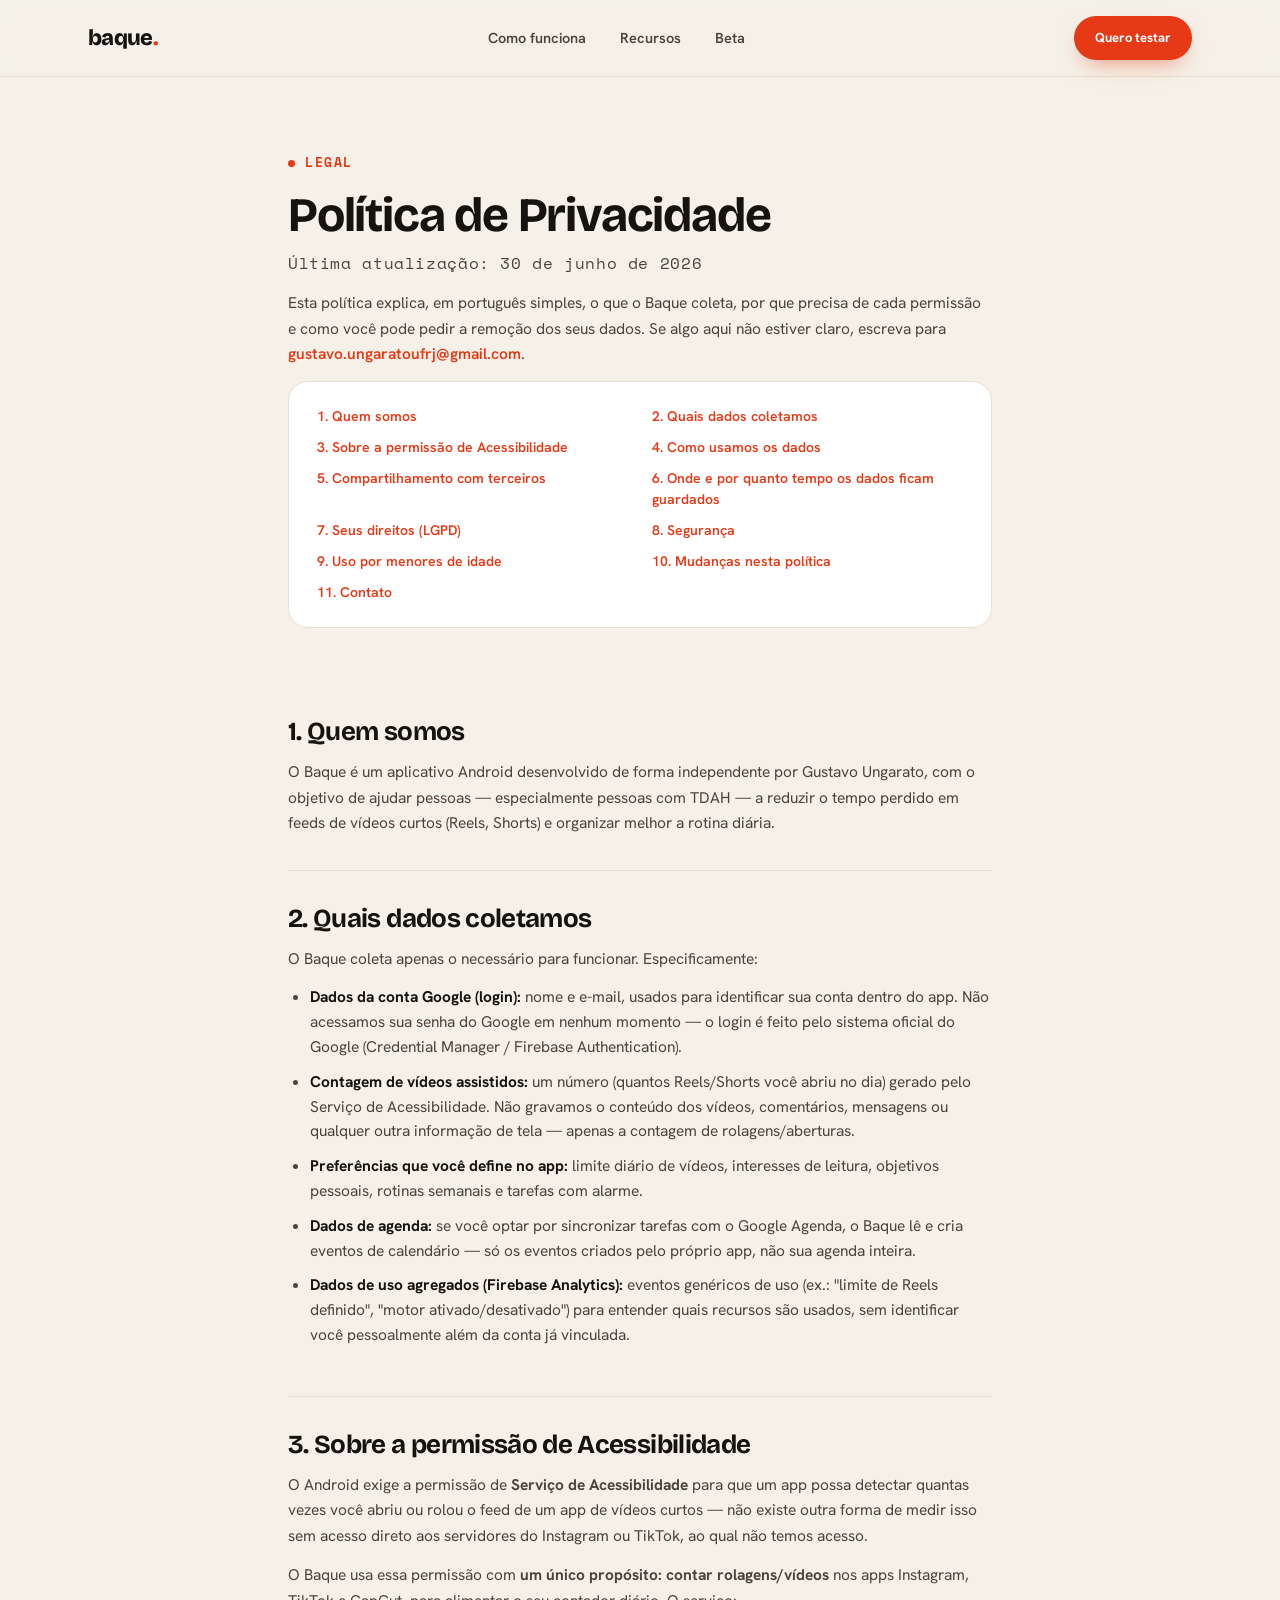
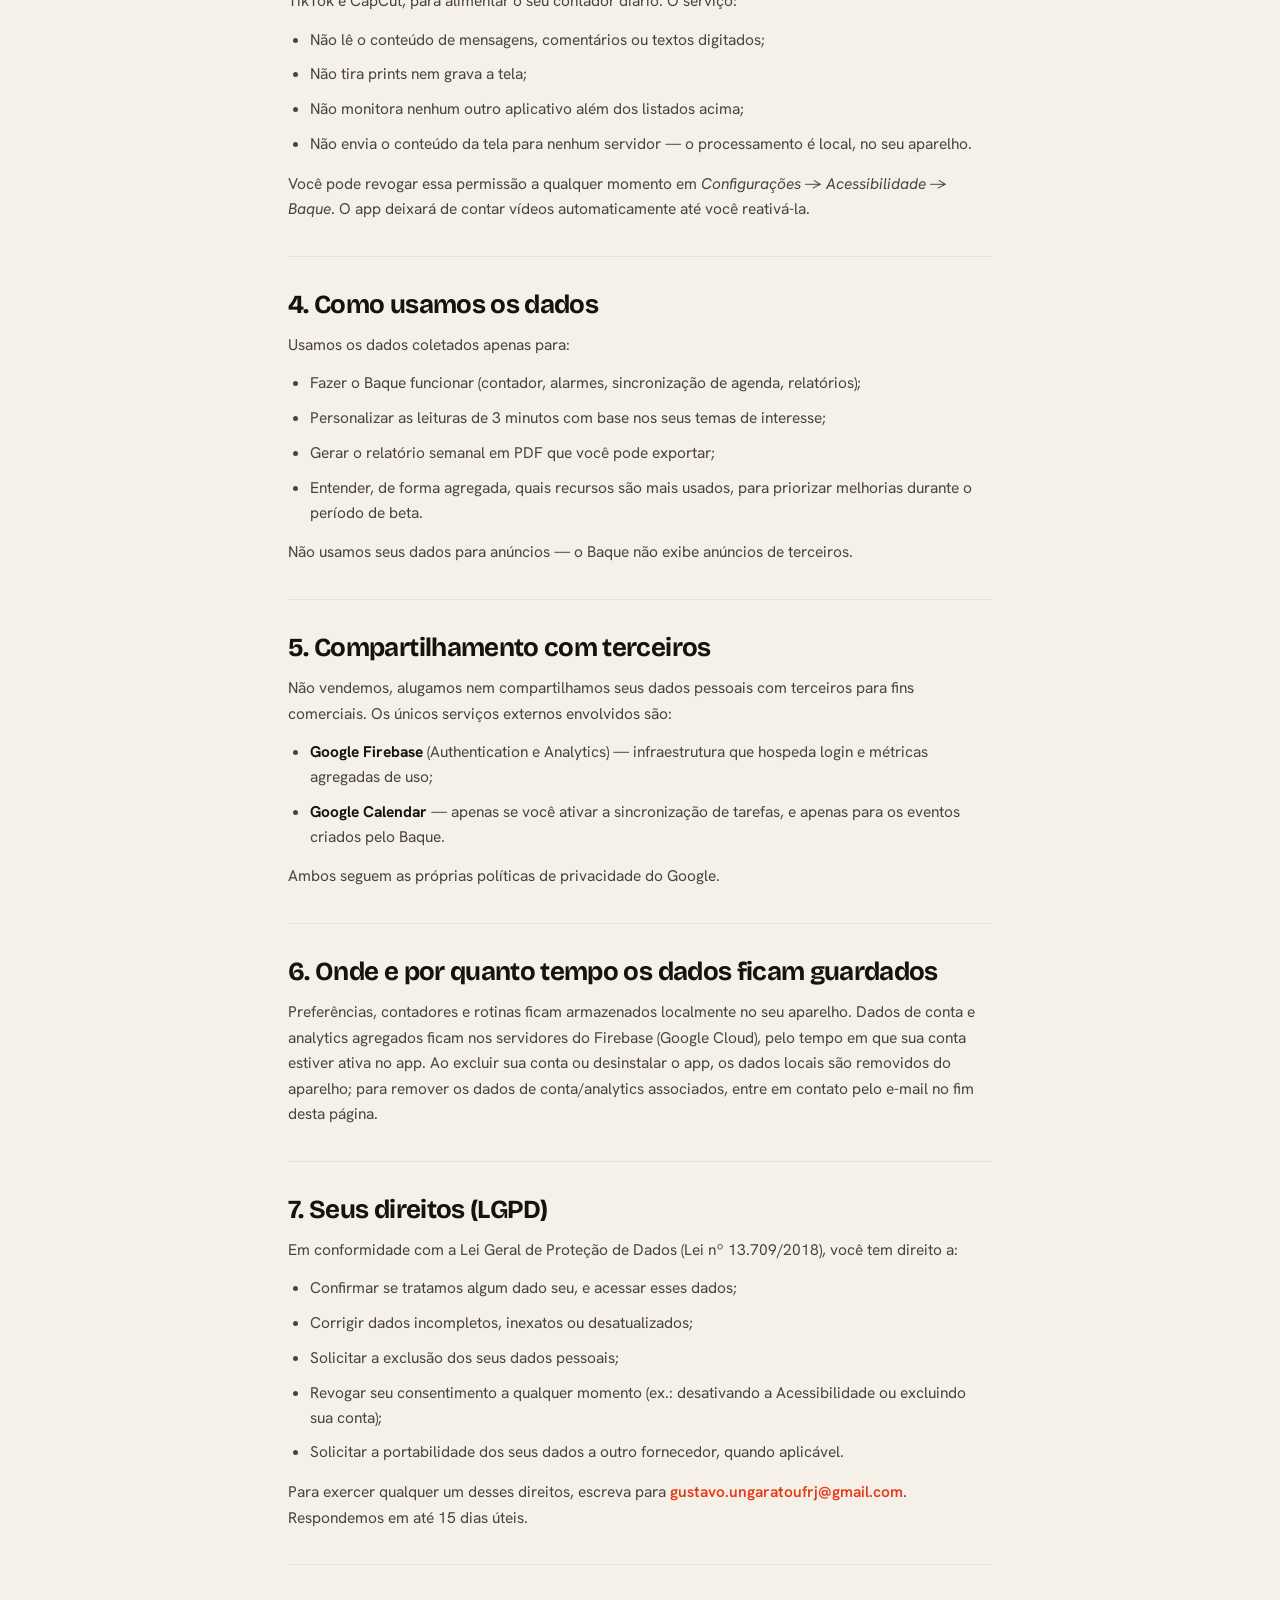
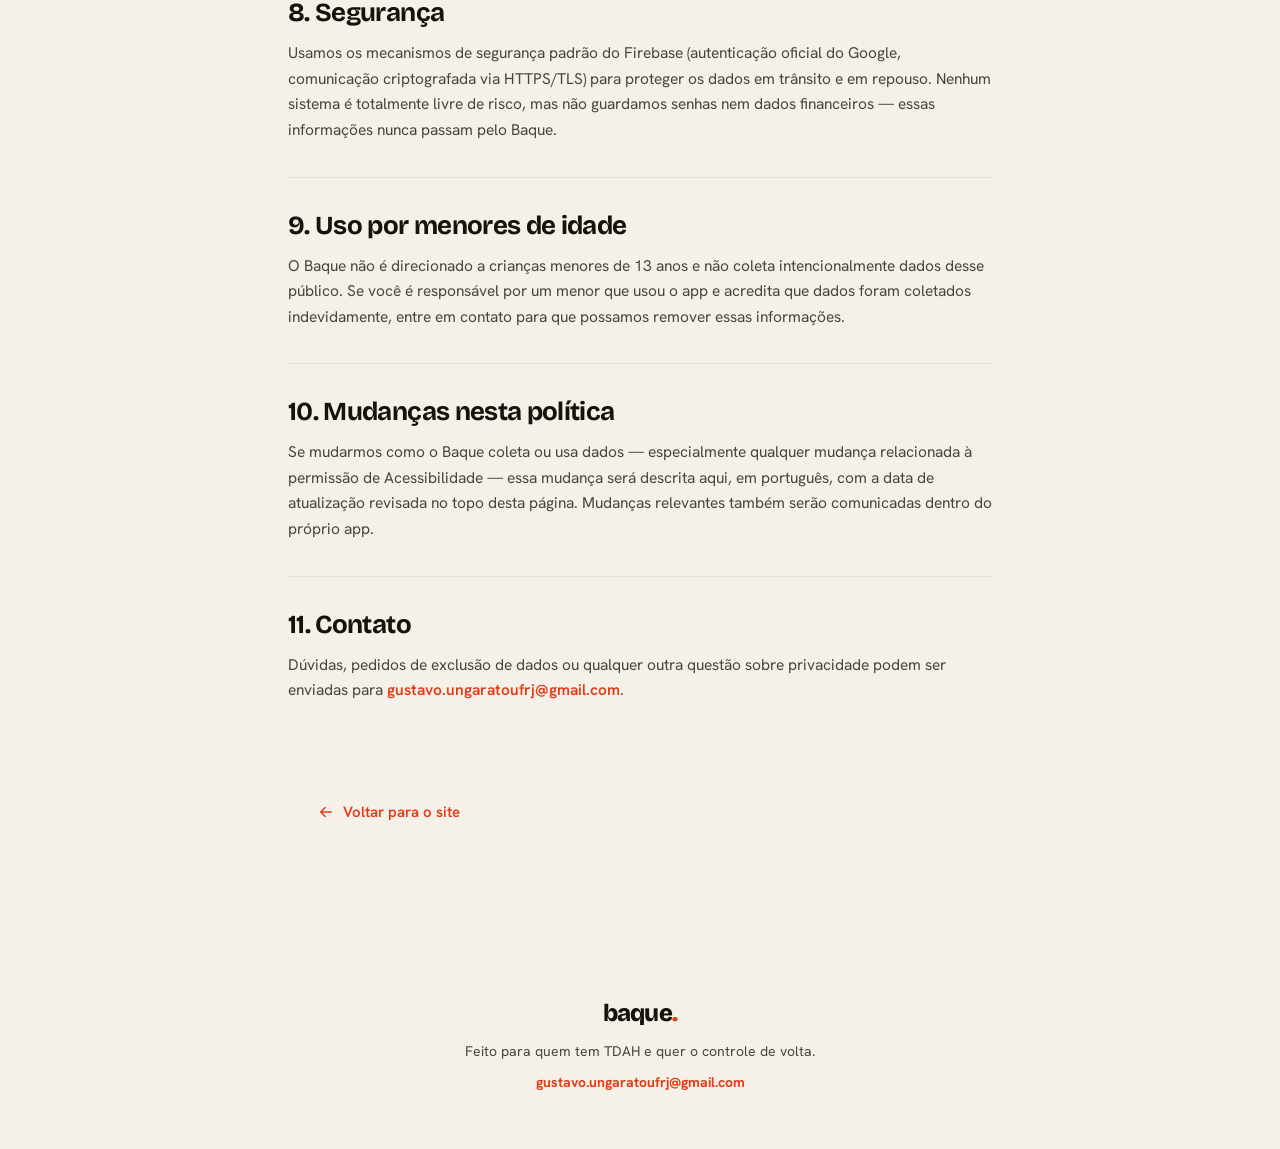
==== privacidade.html @ bc359b8e "Redesign do site (movimento, mockups, gradientes) e adiciona política de privacidade" ====
<!DOCTYPE html>
<html lang="pt-BR">
<head>
<meta charset="UTF-8" />
<meta name="viewport" content="width=device-width, initial-scale=1.0" />
<title>Política de Privacidade — baque.</title>
<meta name="description" content="Política de Privacidade do Baque: o que coletamos, por que usamos a permissão de Acessibilidade, e como seus dados são tratados." />
<meta name="robots" content="index, follow" />
<link rel="preconnect" href="https://fonts.googleapis.com">
<link rel="preconnect" href="https://fonts.gstatic.com" crossorigin>
<link href="https://fonts.googleapis.com/css2?family=Bricolage+Grotesque:opsz,wght@12..96,400..800&family=Hanken+Grotesk:wght@400;500;600;700&family=Space+Mono:wght@400;700&family=Newsreader:ital,opsz,wght@1,6..72,400;1,6..72,500&display=swap" rel="stylesheet">
<link rel="stylesheet" href="styles.css">
<link rel="stylesheet" href="legal.css">
</head>
<body>

<header class="site-header is-scrolled">
  <div class="wrap header-inner">
    <a href="index.html" class="wordmark" aria-label="Baque">baque<span class="dot">.</span></a>
    <nav class="nav-links">
      <a href="index.html#como">Como funciona</a>
      <a href="index.html#recursos">Recursos</a>
      <a href="index.html#beta">Beta</a>
    </nav>
    <a href="index.html#beta" class="btn btn-primary btn-small">Quero testar</a>
  </div>
</header>

<main class="legal-main">
  <div class="wrap legal-wrap">

    <div class="kicker"><span class="dot-red"></span>LEGAL</div>
    <h1 class="legal-title">Política de Privacidade</h1>
    <p class="legal-updated">Última atualização: 30 de junho de 2026</p>

    <p class="legal-lede">
      Esta política explica, em português simples, o que o Baque coleta, por que
      precisa de cada permissão e como você pode pedir a remoção dos seus dados.
      Se algo aqui não estiver claro, escreva para
      <a href="mailto:gustavo.ungaratoufrj@gmail.com">gustavo.ungaratoufrj@gmail.com</a>.
    </p>

    <nav class="legal-toc" aria-label="Sumário">
      <a href="#quem-somos">1. Quem somos</a>
      <a href="#dados-coletados">2. Quais dados coletamos</a>
      <a href="#acessibilidade">3. Sobre a permissão de Acessibilidade</a>
      <a href="#como-usamos">4. Como usamos os dados</a>
      <a href="#compartilhamento">5. Compartilhamento com terceiros</a>
      <a href="#armazenamento">6. Onde e por quanto tempo os dados ficam guardados</a>
      <a href="#seus-direitos">7. Seus direitos (LGPD)</a>
      <a href="#seguranca">8. Segurança</a>
      <a href="#criancas">9. Uso por menores de idade</a>
      <a href="#mudancas">10. Mudanças nesta política</a>
      <a href="#contato">11. Contato</a>
    </nav>

    <section id="quem-somos">
      <h2>1. Quem somos</h2>
      <p>
        O Baque é um aplicativo Android desenvolvido de forma independente por
        Gustavo Ungarato, com o objetivo de ajudar pessoas — especialmente pessoas
        com TDAH — a reduzir o tempo perdido em feeds de vídeos curtos (Reels,
        Shorts) e organizar melhor a rotina diária.
      </p>
    </section>

    <section id="dados-coletados">
      <h2>2. Quais dados coletamos</h2>
      <p>O Baque coleta apenas o necessário para funcionar. Especificamente:</p>
      <ul class="legal-list">
        <li>
          <b>Dados da conta Google (login):</b> nome e e-mail, usados para
          identificar sua conta dentro do app. Não acessamos sua senha do Google
          em nenhum momento — o login é feito pelo sistema oficial do Google
          (Credential Manager / Firebase Authentication).
        </li>
        <li>
          <b>Contagem de vídeos assistidos:</b> um número (quantos Reels/Shorts
          você abriu no dia) gerado pelo Serviço de Acessibilidade. Não gravamos
          o conteúdo dos vídeos, comentários, mensagens ou qualquer outra
          informação de tela — apenas a contagem de rolagens/aberturas.
        </li>
        <li>
          <b>Preferências que você define no app:</b> limite diário de vídeos,
          interesses de leitura, objetivos pessoais, rotinas semanais e tarefas
          com alarme.
        </li>
        <li>
          <b>Dados de agenda:</b> se você optar por sincronizar tarefas com o
          Google Agenda, o Baque lê e cria eventos de calendário — só os eventos
          criados pelo próprio app, não sua agenda inteira.
        </li>
        <li>
          <b>Dados de uso agregados (Firebase Analytics):</b> eventos genéricos
          de uso (ex.: "limite de Reels definido", "motor ativado/desativado")
          para entender quais recursos são usados, sem identificar você
          pessoalmente além da conta já vinculada.
        </li>
      </ul>
    </section>

    <section id="acessibilidade">
      <h2>3. Sobre a permissão de Acessibilidade</h2>
      <p>
        O Android exige a permissão de <b>Serviço de Acessibilidade</b> para que
        um app possa detectar quantas vezes você abriu ou rolou o feed de um
        app de vídeos curtos — não existe outra forma de medir isso sem acesso
        direto aos servidores do Instagram ou TikTok, ao qual não temos acesso.
      </p>
      <p>
        O Baque usa essa permissão com <b>um único propósito: contar
        rolagens/vídeos</b> nos apps Instagram, TikTok e CapCut, para
        alimentar o seu contador diário. O serviço:
      </p>
      <ul class="legal-list">
        <li>Não lê o conteúdo de mensagens, comentários ou textos digitados;</li>
        <li>Não tira prints nem grava a tela;</li>
        <li>Não monitora nenhum outro aplicativo além dos listados acima;</li>
        <li>Não envia o conteúdo da tela para nenhum servidor — o processamento é local, no seu aparelho.</li>
      </ul>
      <p>
        Você pode revogar essa permissão a qualquer momento em
        <i>Configurações → Acessibilidade → Baque</i>. O app deixará de contar
        vídeos automaticamente até você reativá-la.
      </p>
    </section>

    <section id="como-usamos">
      <h2>4. Como usamos os dados</h2>
      <p>Usamos os dados coletados apenas para:</p>
      <ul class="legal-list">
        <li>Fazer o Baque funcionar (contador, alarmes, sincronização de agenda, relatórios);</li>
        <li>Personalizar as leituras de 3 minutos com base nos seus temas de interesse;</li>
        <li>Gerar o relatório semanal em PDF que você pode exportar;</li>
        <li>Entender, de forma agregada, quais recursos são mais usados, para priorizar melhorias durante o período de beta.</li>
      </ul>
      <p>Não usamos seus dados para anúncios — o Baque não exibe anúncios de terceiros.</p>
    </section>

    <section id="compartilhamento">
      <h2>5. Compartilhamento com terceiros</h2>
      <p>
        Não vendemos, alugamos nem compartilhamos seus dados pessoais com
        terceiros para fins comerciais. Os únicos serviços externos envolvidos são:
      </p>
      <ul class="legal-list">
        <li><b>Google Firebase</b> (Authentication e Analytics) — infraestrutura que hospeda login e métricas agregadas de uso;</li>
        <li><b>Google Calendar</b> — apenas se você ativar a sincronização de tarefas, e apenas para os eventos criados pelo Baque.</li>
      </ul>
      <p>Ambos seguem as próprias políticas de privacidade do Google.</p>
    </section>

    <section id="armazenamento">
      <h2>6. Onde e por quanto tempo os dados ficam guardados</h2>
      <p>
        Preferências, contadores e rotinas ficam armazenados localmente no seu
        aparelho. Dados de conta e analytics agregados ficam nos servidores do
        Firebase (Google Cloud), pelo tempo em que sua conta estiver ativa no
        app. Ao excluir sua conta ou desinstalar o app, os dados locais são
        removidos do aparelho; para remover os dados de conta/analytics
        associados, entre em contato pelo e-mail no fim desta página.
      </p>
    </section>

    <section id="seus-direitos">
      <h2>7. Seus direitos (LGPD)</h2>
      <p>
        Em conformidade com a Lei Geral de Proteção de Dados (Lei nº 13.709/2018),
        você tem direito a:
      </p>
      <ul class="legal-list">
        <li>Confirmar se tratamos algum dado seu, e acessar esses dados;</li>
        <li>Corrigir dados incompletos, inexatos ou desatualizados;</li>
        <li>Solicitar a exclusão dos seus dados pessoais;</li>
        <li>Revogar seu consentimento a qualquer momento (ex.: desativando a Acessibilidade ou excluindo sua conta);</li>
        <li>Solicitar a portabilidade dos seus dados a outro fornecedor, quando aplicável.</li>
      </ul>
      <p>
        Para exercer qualquer um desses direitos, escreva para
        <a href="mailto:gustavo.ungaratoufrj@gmail.com">gustavo.ungaratoufrj@gmail.com</a>.
        Respondemos em até 15 dias úteis.
      </p>
    </section>

    <section id="seguranca">
      <h2>8. Segurança</h2>
      <p>
        Usamos os mecanismos de segurança padrão do Firebase (autenticação
        oficial do Google, comunicação criptografada via HTTPS/TLS) para
        proteger os dados em trânsito e em repouso. Nenhum sistema é
        totalmente livre de risco, mas não guardamos senhas nem dados
        financeiros — essas informações nunca passam pelo Baque.
      </p>
    </section>

    <section id="criancas">
      <h2>9. Uso por menores de idade</h2>
      <p>
        O Baque não é direcionado a crianças menores de 13 anos e não coleta
        intencionalmente dados desse público. Se você é responsável por um
        menor que usou o app e acredita que dados foram coletados
        indevidamente, entre em contato para que possamos remover essas
        informações.
      </p>
    </section>

    <section id="mudancas">
      <h2>10. Mudanças nesta política</h2>
      <p>
        Se mudarmos como o Baque coleta ou usa dados — especialmente qualquer
        mudança relacionada à permissão de Acessibilidade — essa mudança será
        descrita aqui, em português, com a data de atualização revisada no
        topo desta página. Mudanças relevantes também serão comunicadas dentro
        do próprio app.
      </p>
    </section>

    <section id="contato">
      <h2>11. Contato</h2>
      <p>
        Dúvidas, pedidos de exclusão de dados ou qualquer outra questão sobre
        privacidade podem ser enviadas para
        <a href="mailto:gustavo.ungaratoufrj@gmail.com">gustavo.ungaratoufrj@gmail.com</a>.
      </p>
    </section>

    <a href="index.html" class="btn btn-ghost legal-back">
      <svg viewBox="0 0 24 24" class="ic-inline" style="transform:rotate(180deg)"><path d="M5 12h14M13 6l6 6-6 6"/></svg>
      Voltar para o site
    </a>

  </div>
</main>

<footer class="site-footer">
  <div class="wrap footer-inner">
    <a href="index.html" class="wordmark">baque<span class="dot">.</span></a>
    <p>Feito para quem tem TDAH e quer o controle de volta.</p>
    <a href="mailto:gustavo.ungaratoufrj@gmail.com" class="footer-mail">gustavo.ungaratoufrj@gmail.com</a>
  </div>
</footer>

</body>
</html>
---- styles.css ----
/* ═══════════════════════════════════════════════════════════
   BAQUE — landing
   Paleta e tipografia espelhadas do app (colors.xml / font/*)
   ═══════════════════════════════════════════════════════════ */

:root {
  --primary: #E63916;
  --primary-light: #FDEAE5;
  --primary-dark: #C02E10;

  --accent: #9FE8C4;
  --accent-light: #E0F8EE;
  --accent-dark: #0E7A59;
  --green-dark: #0E2A22;

  --bg: #F5F1E8;
  --cream-dark: #ECE6DA;
  --surface: #FFFFFF;

  --dark: #17120F;
  --dark-surface: #231B15;
  --dark-line: #2E251C;
  --on-dark: #F3EDE4;
  --on-dark-muted: #CFC6BB;

  --border: #E8E0D3;
  --text-primary: #16130F;
  --text-secondary: #4A443C;
  --text-hint: #9A9085;

  --font-display: 'Bricolage Grotesque', sans-serif;
  --font-body: 'Hanken Grotesk', sans-serif;
  --font-mono: 'Space Mono', monospace;
  --font-serif: 'Newsreader', serif;

  --ease: cubic-bezier(.22,.61,.36,1);
  --maxw: 1160px;
}

* { box-sizing: border-box; margin: 0; padding: 0; }
html { scroll-behavior: smooth; -webkit-text-size-adjust: 100%; }
body {
  background: var(--bg);
  color: var(--text-primary);
  font-family: var(--font-body);
  font-size: 16px;
  line-height: 1.5;
  -webkit-font-smoothing: antialiased;
  overflow-x: hidden;
}
a { text-decoration: none; color: inherit; }
svg { display: block; }

.wrap { max-width: var(--maxw); margin: 0 auto; padding: 0 28px; }

h1, h2, h3 {
  font-family: var(--font-display);
  font-weight: 700;
  letter-spacing: -0.025em;
  line-height: 1.04;
}

/* grain overlay (textura tátil em blocos escuros) */
.grain {
  position: absolute; inset: 0; pointer-events: none; z-index: 1;
  opacity: .055; mix-blend-mode: overlay;
  background-image: url("data:image/svg+xml,%3Csvg xmlns='http://www.w3.org/2000/svg' width='160' height='160'%3E%3Cfilter id='n'%3E%3CfeTurbulence type='fractalNoise' baseFrequency='0.85' numOctaves='3' stitchTiles='stitch'/%3E%3C/filter%3E%3Crect width='100%25' height='100%25' filter='url(%23n)'/%3E%3C/svg%3E");
}

/* scroll progress */
.scroll-progress {
  position: fixed; top: 0; left: 0; height: 3px; width: 0;
  background: linear-gradient(90deg, var(--accent), var(--primary));
  z-index: 100; transition: width .1s linear;
}

/* kicker */
.kicker {
  display: inline-flex; align-items: center; gap: 10px;
  font-family: var(--font-mono); font-size: 12.5px; font-weight: 700;
  letter-spacing: 0.12em; color: var(--primary); margin-bottom: 18px;
}
.kicker-on-dark { color: var(--accent); }
.dot-red, .dot-green { width: 7px; height: 7px; border-radius: 50%; flex: none; }
.dot-red { background: var(--primary); }
.dot-green { background: var(--accent); }

.pulse-dot {
  width: 8px; height: 8px; border-radius: 50%; background: var(--primary); flex: none;
  position: relative;
}
.pulse-dot::after {
  content: ""; position: absolute; inset: 0; border-radius: 50%;
  background: var(--primary); animation: ping 1.8s var(--ease) infinite;
}
.pulse-dot-green, .pulse-dot-green::after { background: var(--accent); }
@keyframes ping { 0% { transform: scale(1); opacity: .7; } 80%,100% { transform: scale(3.2); opacity: 0; } }

/* ── Buttons ─────────────────────────────────────────── */
.btn {
  position: relative;
  display: inline-flex; align-items: center; justify-content: center; gap: 8px;
  font-family: var(--font-body); font-weight: 700; font-size: 15px;
  padding: 15px 28px; border-radius: 40px; border: 1px solid transparent;
  transition: transform .25s var(--ease), box-shadow .25s var(--ease), background .2s, color .2s;
  will-change: transform;
}
.btn-primary {
  background: var(--primary); color: #fff;
  box-shadow: 0 10px 24px -10px rgba(230,57,22,.6);
}
.btn-primary:hover { box-shadow: 0 16px 32px -10px rgba(230,57,22,.7); }
.btn-ghost { background: transparent; color: var(--on-dark); border-color: rgba(243,237,228,.25); }
.btn-ghost:hover { border-color: var(--accent); color: var(--accent); }
.btn-small { padding: 11px 20px; font-size: 13px; border-radius: 30px; }
.btn-large { padding: 19px 40px; font-size: 17px; }
.ic-inline { width: 18px; height: 18px; fill: none; stroke: currentColor; stroke-width: 2; stroke-linecap: round; stroke-linejoin: round; transition: transform .25s var(--ease); }
.btn-ghost:hover .ic-inline { transform: translateX(3px); }

/* ── Header ──────────────────────────────────────────── */
.site-header {
  position: fixed; top: 0; left: 0; right: 0; z-index: 80;
  transition: background .35s var(--ease), border-color .35s var(--ease), backdrop-filter .35s;
  border-bottom: 1px solid transparent;
}
.header-inner { display: flex; align-items: center; justify-content: space-between; height: 76px; }
.site-header.is-top { background: transparent; }
.site-header.is-top .nav-links a,
.site-header.is-top .wordmark { color: var(--on-dark); }
.site-header.is-top .nav-links a { color: var(--on-dark-muted); }
.site-header.is-scrolled {
  background: rgba(245,241,232,.82); backdrop-filter: blur(14px) saturate(1.2);
  border-bottom-color: var(--border);
}
.wordmark {
  font-family: var(--font-display); font-weight: 800; font-size: 22px;
  letter-spacing: -0.03em; color: var(--text-primary);
}
.wordmark .dot { color: var(--primary); }
.nav-links { display: flex; gap: 34px; }
.nav-links a { font-size: 14.5px; font-weight: 600; color: var(--text-secondary); transition: color .2s; }
.nav-links a:hover { color: var(--primary); }

/* ── Hero ────────────────────────────────────────────── */
.hero {
  position: relative; overflow: hidden;
  background:
    radial-gradient(120% 90% at 80% -10%, rgba(159,232,196,.10), transparent 55%),
    linear-gradient(160deg, var(--green-dark) 0%, #131A16 35%, var(--dark) 100%);
  padding: 150px 0 90px; min-height: 100vh;
  display: flex; align-items: center;
}
.hero-glow { position: absolute; border-radius: 50%; filter: blur(90px); z-index: 0; }
.hero-glow-a { width: 540px; height: 540px; top: -120px; right: -80px; background: rgba(14,122,89,.45); }
.hero-glow-b { width: 420px; height: 420px; bottom: -160px; left: -120px; background: rgba(230,57,22,.30); animation: drift 12s ease-in-out infinite alternate; }
@keyframes drift { from { transform: translate(0,0); } to { transform: translate(60px,-40px); } }

.hero-inner {
  position: relative; z-index: 2;
  display: grid; grid-template-columns: 1.05fr .95fr; gap: 40px; align-items: center;
}
.hero-title { color: var(--on-dark); font-size: clamp(40px, 6.4vw, 82px); margin-bottom: 26px; }
.hero-title .line { display: block; }
.hero-title em {
  font-style: normal; color: var(--accent);
  position: relative; white-space: nowrap;
}
.hero-title em::after {
  content: ""; position: absolute; left: 0; right: 0; bottom: .08em; height: .09em;
  background: var(--accent); border-radius: 2px; transform: scaleX(0); transform-origin: left;
  animation: underline 1s var(--ease) 1s forwards;
}
@keyframes underline { to { transform: scaleX(1); } }

.lede { font-size: clamp(16px, 1.6vw, 19px); line-height: 1.6; color: var(--on-dark-muted); max-width: 480px; margin-bottom: 34px; }
.hero-ctas { display: flex; gap: 14px; flex-wrap: wrap; margin-bottom: 20px; }
.hero-note { font-family: var(--font-mono); font-size: 12px; color: var(--on-dark-muted); opacity: .8; letter-spacing: .03em; }

/* scroll cue */
.scroll-cue {
  position: absolute; bottom: 30px; left: 50%; transform: translateX(-50%); z-index: 3;
  width: 26px; height: 42px; border: 2px solid rgba(243,237,228,.35); border-radius: 16px;
  display: flex; justify-content: center; padding-top: 8px;
}
.scroll-cue span { width: 4px; height: 8px; border-radius: 4px; background: var(--accent); animation: cue 1.6s var(--ease) infinite; }
@keyframes cue { 0% { transform: translateY(0); opacity: 1; } 70% { transform: translateY(12px); opacity: 0; } 100% { opacity: 0; } }

/* ── Device mockups ──────────────────────────────────── */
.hero-stage { display: flex; justify-content: center; perspective: 1400px; }
.device { position: relative; width: 300px; }
.device-frame {
  position: relative; background: #0B0907; border-radius: 42px;
  padding: 12px; box-shadow: inset 0 0 0 2px #2A2018, 0 40px 80px -30px rgba(0,0,0,.7);
  z-index: 2;
}
.device-island {
  position: absolute; top: 22px; left: 50%; transform: translateX(-50%);
  width: 86px; height: 24px; background: #0B0907; border-radius: 14px; z-index: 5;
}
.device-screen { border-radius: 32px; overflow: hidden; height: 600px; padding: 40px 18px 22px; }
.device-shadow {
  position: absolute; bottom: -34px; left: 8%; right: 8%; height: 60px;
  background: radial-gradient(ellipse at center, rgba(0,0,0,.45), transparent 70%); filter: blur(12px); z-index: 1;
}
.device-float { animation: float 6s ease-in-out infinite; transform-style: preserve-3d; }
@keyframes float { 0%,100% { transform: translateY(0); } 50% { transform: translateY(-16px); } }
.device-float .device-frame {
  transform: rotateY(var(--ry, -7deg)) rotateX(var(--rx, 2deg));
  transition: transform .4s var(--ease);
}

.device-sm { width: 250px; }
.device-sm .device-screen { height: 500px; padding: 36px 15px 18px; }
.device-sm .device-frame { border-radius: 38px; padding: 10px; }

.screen-cream { background: var(--bg); }
.screen-dark { background: var(--dark); }
.s-center { display: flex; flex-direction: column; align-items: center; }

/* screen — perfil */
.s-wordmark { font-family: var(--font-display); font-weight: 800; font-size: 15px; letter-spacing: -.03em; margin-bottom: 14px; color: var(--text-primary); }
.s-wordmark .dot { color: var(--primary); }
.s-h1 { font-family: var(--font-display); font-weight: 700; font-size: 28px; letter-spacing: -.04em; margin-bottom: 16px; }

.s-hero-card { background: var(--dark); border-radius: 20px; padding: 18px; margin-bottom: 16px; }
.s-card-top { display: flex; align-items: center; gap: 12px; }
.s-avatar { width: 46px; height: 46px; border-radius: 50%; flex: none; background: conic-gradient(from 200deg, var(--accent), var(--primary), var(--accent)); }
.s-name { color: var(--on-dark); font-family: var(--font-display); font-weight: 700; font-size: 16px; }
.s-limit { color: var(--on-dark-muted); font-family: var(--font-mono); font-size: 10px; margin-top: 2px; }
.s-edit { width: 18px; height: 18px; margin-left: auto; fill: none; stroke: var(--on-dark-muted); stroke-width: 1.6; stroke-linecap: round; stroke-linejoin: round; }
.s-divider { height: 1px; background: var(--dark-line); margin: 16px 0 13px; }
.s-taglabel { font-family: var(--font-mono); font-size: 8.5px; letter-spacing: .12em; color: var(--on-dark-muted); margin-bottom: 9px; }
.s-chips { display: flex; gap: 6px; }
.s-chips span { background: var(--accent); color: var(--green-dark); font-size: 10px; font-weight: 700; padding: 5px 9px; border-radius: 11px; }

.s-row { display: flex; align-items: center; gap: 11px; background: #fff; border: 1px solid var(--border); border-radius: 15px; padding: 11px 12px; margin-bottom: 9px; }
.s-row-ic { width: 34px; height: 34px; flex: none; border-radius: 10px; background: var(--primary-light); display: flex; align-items: center; justify-content: center; }
.s-row-ic svg { width: 17px; height: 17px; fill: none; stroke: var(--primary); stroke-width: 1.7; stroke-linecap: round; stroke-linejoin: round; }
.s-row-tx { flex: 1; min-width: 0; }
.s-row-tx b { display: block; font-size: 13px; font-weight: 700; color: var(--text-primary); }
.s-row-tx i { display: block; font-style: normal; font-size: 11px; color: var(--text-hint); margin-top: 1px; }
.s-chev { width: 16px; height: 16px; fill: none; stroke: var(--text-hint); stroke-width: 2; stroke-linecap: round; stroke-linejoin: round; }

/* screen — contador */
.s-counter { position: relative; width: 168px; height: 168px; margin: 26px 0 18px; }
.ring { width: 100%; height: 100%; transform: rotate(-90deg); }
.ring-bg { fill: none; stroke: var(--border); stroke-width: 9; }
.ring-bg-dark { stroke: rgba(243,237,228,.12); }
.ring-fg {
  fill: none; stroke: var(--primary); stroke-width: 9; stroke-linecap: round;
  stroke-dasharray: 326.7; stroke-dashoffset: 326.7;
  transition: stroke-dashoffset 1.4s var(--ease);
}
.ring-label { position: absolute; inset: 0; display: flex; flex-direction: column; align-items: center; justify-content: center; font-family: var(--font-display); }
.ring-label > span:first-child { font-size: 52px; font-weight: 800; color: var(--text-primary); line-height: 1; }
.ring-den { font-size: 20px; font-weight: 700; color: var(--text-hint); }
.ring-label small { font-family: var(--font-mono); font-size: 9px; letter-spacing: .1em; color: var(--text-hint); margin-top: 6px; text-transform: uppercase; }
.ring-label-dark > span:first-child { color: var(--on-dark); }
.ring-label-dark .ring-den { color: var(--on-dark-muted); }
.s-counter-cap { font-size: 14px; color: var(--text-secondary); text-align: center; line-height: 1.45; }
.s-counter-cap b { color: var(--primary); }

/* screen — leitura escura */
.sd-label { font-family: var(--font-mono); font-size: 10px; letter-spacing: .14em; color: var(--accent); margin: 6px 0 18px; }
.sd-title { font-family: var(--font-display); font-weight: 700; font-size: 21px; line-height: 1.18; color: var(--on-dark); margin-bottom: 8px; letter-spacing: -.02em; }
.sd-meta { font-family: var(--font-mono); font-size: 10px; color: var(--on-dark-muted); margin-bottom: 22px; }
.sd-lines { display: flex; flex-direction: column; gap: 11px; margin-bottom: 26px; }
.sd-lines span { height: 8px; border-radius: 4px; background: rgba(243,237,228,.14); width: 100%; }
.sd-btn { margin-top: auto; background: var(--accent); color: var(--green-dark); font-weight: 700; font-size: 14px; text-align: center; padding: 14px; border-radius: 30px; }
.screen-dark { display: flex; flex-direction: column; }

/* screen — tarefas */
.s-task { display: flex; align-items: center; gap: 12px; background: #fff; border: 1px solid var(--border); border-radius: 16px; padding: 14px 13px; margin-bottom: 10px; }
.s-task-soft { opacity: .72; }
.s-task-time { font-family: var(--font-mono); font-weight: 700; font-size: 17px; color: var(--text-primary); }
.s-task-time span { color: var(--primary); }
.s-task-body { flex: 1; min-width: 0; }
.s-task-body b { display: block; font-size: 13px; font-weight: 700; }
.s-task-body i { display: block; font-style: normal; font-size: 10.5px; color: var(--text-hint); margin-top: 2px; }
.s-task-bell { width: 30px; height: 30px; flex: none; border-radius: 9px; background: var(--accent-light); display: flex; align-items: center; justify-content: center; }
.s-task-bell svg { width: 15px; height: 15px; fill: none; stroke: var(--accent-dark); stroke-width: 1.7; stroke-linecap: round; stroke-linejoin: round; }
.s-sync { display: flex; align-items: center; gap: 8px; font-family: var(--font-mono); font-size: 10px; color: var(--text-hint); margin-top: 8px; }
.s-sync svg { width: 14px; height: 14px; fill: none; stroke: var(--accent-dark); stroke-width: 1.8; stroke-linecap: round; stroke-linejoin: round; }

/* ── Marquee ─────────────────────────────────────────── */
.marquee { background: var(--dark); overflow: hidden; padding: 20px 0; border-top: 1px solid var(--dark-line); }
.marquee-track { display: flex; align-items: center; gap: 28px; white-space: nowrap; width: max-content; animation: scroll 26s linear infinite; }
.marquee-track span { font-family: var(--font-mono); font-weight: 700; font-size: 20px; letter-spacing: .04em; color: var(--on-dark); text-transform: uppercase; }
.marquee-track .m-dot { color: var(--primary); font-size: 16px; }
@keyframes scroll { to { transform: translateX(-50%); } }

/* ── Manifesto ───────────────────────────────────────── */
.manifesto { background: var(--cream-dark); padding: clamp(72px, 10vw, 130px) 0; }
.manifesto .wrap { max-width: 880px; }
.manifesto-text { font-family: var(--font-serif); font-style: italic; font-size: clamp(22px, 3.4vw, 38px); line-height: 1.42; color: var(--text-primary); text-align: center; letter-spacing: -.01em; }
.hl-r { color: var(--primary); font-style: normal; }
.hl-g { color: var(--accent-dark); font-style: normal; }

/* ── Brand band ──────────────────────────────────────── */
.brand-band { position: relative; overflow: hidden; background: var(--dark); padding: clamp(80px, 11vw, 150px) 0; text-align: center; }
.brand-glow { position: absolute; width: 760px; height: 380px; left: 50%; top: 50%; transform: translate(-50%,-50%); background: radial-gradient(ellipse, rgba(14,122,89,.34), transparent 70%); filter: blur(60px); z-index: 0; }
.brand-inner { position: relative; z-index: 2; }
.brand-word { font-family: var(--font-display); font-weight: 800; font-size: clamp(96px, 24vw, 320px); line-height: .82; letter-spacing: -.05em; color: var(--on-dark); }
.brand-word .dot { color: var(--primary); display: inline-block; animation: dotpulse 2.6s var(--ease) infinite; }
@keyframes dotpulse { 0%,100% { transform: scale(1); } 50% { transform: scale(1.18); } }
.brand-tag { font-family: var(--font-serif); font-style: italic; font-size: clamp(17px, 2.4vw, 26px); color: var(--on-dark-muted); margin-top: 22px; }

/* ── Section heads ───────────────────────────────────── */
.section-head { max-width: 620px; margin-bottom: 56px; }
.section-head h2 { font-size: clamp(30px, 4.6vw, 52px); }

/* ── How / timeline ──────────────────────────────────── */
.how { padding: clamp(80px, 10vw, 130px) 0; }
.timeline { list-style: none; max-width: 760px; }
.tl-step { display: grid; grid-template-columns: auto 1fr; gap: 28px; padding: 30px 0; border-top: 1px solid var(--border); position: relative; }
.tl-step:last-child { border-bottom: 1px solid var(--border); }
.tl-num { font-family: var(--font-mono); font-weight: 700; font-size: clamp(34px, 6vw, 64px); line-height: 1; background: linear-gradient(160deg, var(--primary), var(--accent-dark)); -webkit-background-clip: text; background-clip: text; -webkit-text-fill-color: transparent; }
.tl-body h3 { font-size: clamp(20px, 2.6vw, 28px); margin-bottom: 10px; }
.tl-body p { font-size: clamp(15px, 1.5vw, 17px); color: var(--text-secondary); line-height: 1.55; max-width: 540px; }
.tl-step:hover .tl-num { transform: translateX(6px); transition: transform .3s var(--ease); }

/* ── Inside (screenshots) ────────────────────────────── */
.inside { padding: 0 0 clamp(80px, 10vw, 130px); }
.inside-rail { overflow-x: auto; scrollbar-width: none; -webkit-overflow-scrolling: touch; }
.inside-rail::-webkit-scrollbar { display: none; }
.inside-track { display: flex; gap: 40px; padding: 24px 28px 40px; width: max-content; margin: 0 auto; }
.inside-item { display: flex; flex-direction: column; align-items: center; }
.inside-item:nth-child(1) .device { transform: rotate(-2deg); }
.inside-item:nth-child(3) .device { transform: rotate(2deg); }
.inside-item figcaption { margin-top: 30px; text-align: center; font-size: 14px; color: var(--text-secondary); line-height: 1.4; }
.inside-item figcaption b { display: block; font-family: var(--font-display); font-weight: 700; font-size: 18px; color: var(--text-primary); margin-bottom: 3px; letter-spacing: -.02em; }

/* ── Features / bento ────────────────────────────────── */
.features { padding: 0 0 clamp(90px, 11vw, 140px); }
.bento { display: grid; grid-template-columns: repeat(4, 1fr); gap: 18px; }
.tile {
  position: relative; overflow: hidden;
  background: var(--surface); border: 1px solid var(--border); border-radius: 24px;
  padding: 28px; transition: transform .3s var(--ease), box-shadow .3s var(--ease), border-color .3s;
}
.tile:hover { transform: translateY(-5px); box-shadow: 0 24px 48px -28px rgba(22,19,15,.3); border-color: #d9cfbe; }
.tile-wide { grid-column: span 2; }
.tile-dark { background: var(--dark); border-color: var(--dark-line); }
.tile-accent { background: linear-gradient(150deg, var(--accent-light), #fff); border-color: var(--accent); }

.tile-ic { width: 50px; height: 50px; border-radius: 14px; background: var(--primary-light); display: inline-flex; align-items: center; justify-content: center; margin-bottom: 18px; }
.tile-ic svg { width: 24px; height: 24px; fill: none; stroke: var(--primary); stroke-width: 1.7; stroke-linecap: round; stroke-linejoin: round; }
.tile-ic-accent { background: #fff; }
.tile-ic-accent svg { stroke: var(--accent-dark); }
.tile h3 { font-size: 19px; margin-bottom: 9px; }
.tile p { font-size: 14.5px; line-height: 1.5; color: var(--text-secondary); }
.tile-dark h3 { color: var(--on-dark); }
.tile-dark p { color: var(--on-dark-muted); }
.tile-dark .tile-ic { background: rgba(159,232,196,.14); }
.tile-dark .tile-ic svg { stroke: var(--accent); }

.tile-limit { display: flex; align-items: center; gap: 24px; position: relative; z-index: 2; }
.tile-limit-copy { flex: 1; }
.tile-limit-ring { position: relative; width: 132px; height: 132px; flex: none; }
.tile-report { display: flex; align-items: center; gap: 24px; }
.report-doc { flex: none; width: 110px; background: #fff; border-radius: 12px; padding: 16px 14px; display: flex; flex-direction: column; gap: 8px; box-shadow: 0 12px 28px -16px rgba(14,122,89,.4); transform: rotate(4deg); }
.report-doc span { height: 7px; border-radius: 4px; background: var(--accent); width: 100%; }
.report-doc span:nth-child(odd) { background: var(--accent-dark); opacity: .35; }

/* ── Trust ───────────────────────────────────────────── */
.trust { position: relative; overflow: hidden; background: linear-gradient(165deg, var(--green-dark), var(--dark)); padding: clamp(80px, 10vw, 130px) 0; }
.trust-inner { position: relative; z-index: 2; max-width: 780px; margin: 0 auto; text-align: center; }
.trust-inner .kicker { justify-content: center; }
.trust h2 { color: var(--on-dark); font-size: clamp(26px, 4vw, 42px); margin-bottom: 24px; }
.trust-text { font-size: clamp(16px, 1.7vw, 19px); line-height: 1.65; color: var(--on-dark-muted); }
.trust-text .hl-g { color: var(--accent); font-weight: 600; }

/* ── Beta ────────────────────────────────────────────── */
.beta { position: relative; overflow: hidden; background: var(--dark); padding: clamp(90px, 11vw, 150px) 0; text-align: center; }
.beta-glow { position: absolute; width: 600px; height: 600px; left: 50%; bottom: -380px; transform: translateX(-50%); background: radial-gradient(circle, rgba(230,57,22,.32), transparent 65%); filter: blur(70px); z-index: 0; }
.beta-inner { position: relative; z-index: 2; max-width: 640px; margin: 0 auto; }
.beta-inner .kicker { justify-content: center; }
.beta h2 { color: var(--on-dark); font-size: clamp(38px, 6vw, 68px); margin-bottom: 22px; }
.beta h2 em { font-style: normal; color: var(--primary); }
.beta-text { color: var(--on-dark-muted); font-size: clamp(15px, 1.7vw, 18px); line-height: 1.6; margin-bottom: 36px; }
.beta-note { color: var(--on-dark-muted); font-family: var(--font-mono); font-size: 12px; margin-top: 18px; opacity: .8; }

/* ── Footer ──────────────────────────────────────────── */
.site-footer { padding: 56px 0; text-align: center; background: var(--bg); }
.footer-inner { display: flex; flex-direction: column; align-items: center; gap: 10px; }
.footer-inner .wordmark { font-size: 24px; }
.footer-inner p { font-size: 14px; color: var(--text-secondary); }
.footer-mail { font-size: 14px; color: var(--primary); font-weight: 700; }
.footer-legal { font-size: 13px; color: var(--text-hint); text-decoration: underline; margin-top: 2px; }
.footer-legal:hover { color: var(--text-secondary); }

/* ── Reveal animation ────────────────────────────────── */
.reveal { opacity: 0; transform: translateY(22px); transition: opacity .7s var(--ease), transform .7s var(--ease); }
.reveal.is-in { opacity: 1; transform: none; }
.reveal[data-d="2"] { transition-delay: .08s; }
.reveal[data-d="3"] { transition-delay: .16s; }
.reveal[data-d="4"] { transition-delay: .24s; }
.reveal[data-d="5"] { transition-delay: .32s; }
.reveal[data-d="6"] { transition-delay: .4s; }

/* ── Responsive ──────────────────────────────────────── */
@media (max-width: 940px) {
  .hero { padding-top: 130px; min-height: auto; }
  .hero-inner { grid-template-columns: 1fr; gap: 60px; text-align: center; }
  .hero-copy .kicker, .hero-ctas { justify-content: center; }
  .lede { margin-left: auto; margin-right: auto; }
  .device-float { animation: floatflat 6s ease-in-out infinite; }
  @keyframes floatflat { 0%,100% { transform: translateY(0); } 50% { transform: translateY(-14px); } }
  .nav-links { display: none; }
  .bento { grid-template-columns: repeat(2, 1fr); }
  .tile-wide { grid-column: span 2; }
  .tile-limit, .tile-report { flex-direction: column; text-align: center; align-items: center; }
}
@media (max-width: 560px) {
  .wrap { padding: 0 20px; }
  .bento { grid-template-columns: 1fr; }
  .tile-wide { grid-column: span 1; }
  .marquee-track span { font-size: 16px; }
  .tl-step { gap: 16px; }
  .scroll-cue { display: none; }
}

/* ── Reduced motion ──────────────────────────────────── */
@media (prefers-reduced-motion: reduce) {
  *, *::after, *::before { animation: none !important; transition-duration: .01ms !important; }
  .reveal { opacity: 1; transform: none; }
  html { scroll-behavior: auto; }
}
---- legal.css ----
/* ═══════════════════════════════════════════════════════════
   Páginas legais (política de privacidade, termos) —
   reaproveita tokens de styles.css, adiciona só o necessário
   para texto corrido longo.
   ═══════════════════════════════════════════════════════════ */

.legal-main { padding: 150px 0 100px; background: var(--bg); }
.legal-wrap { max-width: 760px; }

.legal-title { font-size: clamp(32px, 5vw, 48px); margin-bottom: 10px; }
.legal-updated { font-family: var(--font-mono); font-size: 12.5px; color: var(--text-hint); letter-spacing: .04em; margin-bottom: 28px; }
.legal-lede { font-size: 17px; line-height: 1.6; color: var(--text-secondary); margin-bottom: 40px; }
.legal-lede a { color: var(--primary); font-weight: 600; }

.legal-toc {
  display: grid; grid-template-columns: 1fr 1fr; gap: 10px 24px;
  background: var(--surface); border: 1px solid var(--border); border-radius: 20px;
  padding: 24px 28px; margin-bottom: 56px;
}
.legal-toc a { font-size: 14px; font-weight: 600; color: var(--text-secondary); transition: color .2s; }
.legal-toc a:hover { color: var(--primary); }

.legal-wrap section { padding: 34px 0; border-top: 1px solid var(--border); }
.legal-wrap section:first-of-type { border-top: none; }

.legal-wrap h2 {
  font-size: clamp(20px, 2.6vw, 26px); margin-bottom: 14px;
  scroll-margin-top: 96px;
}
.legal-wrap p { font-size: 15.5px; line-height: 1.65; color: var(--text-secondary); margin-bottom: 14px; }
.legal-wrap p:last-child { margin-bottom: 0; }
.legal-wrap a { color: var(--primary); font-weight: 600; }

.legal-list { margin: 0 0 14px; padding-left: 22px; display: flex; flex-direction: column; gap: 10px; }
.legal-list li { font-size: 15.5px; line-height: 1.6; color: var(--text-secondary); }
.legal-list b { color: var(--text-primary); }

.legal-back { margin-top: 48px; }

@media (max-width: 620px) {
  .legal-toc { grid-template-columns: 1fr; }
  .legal-main { padding-top: 120px; }
}
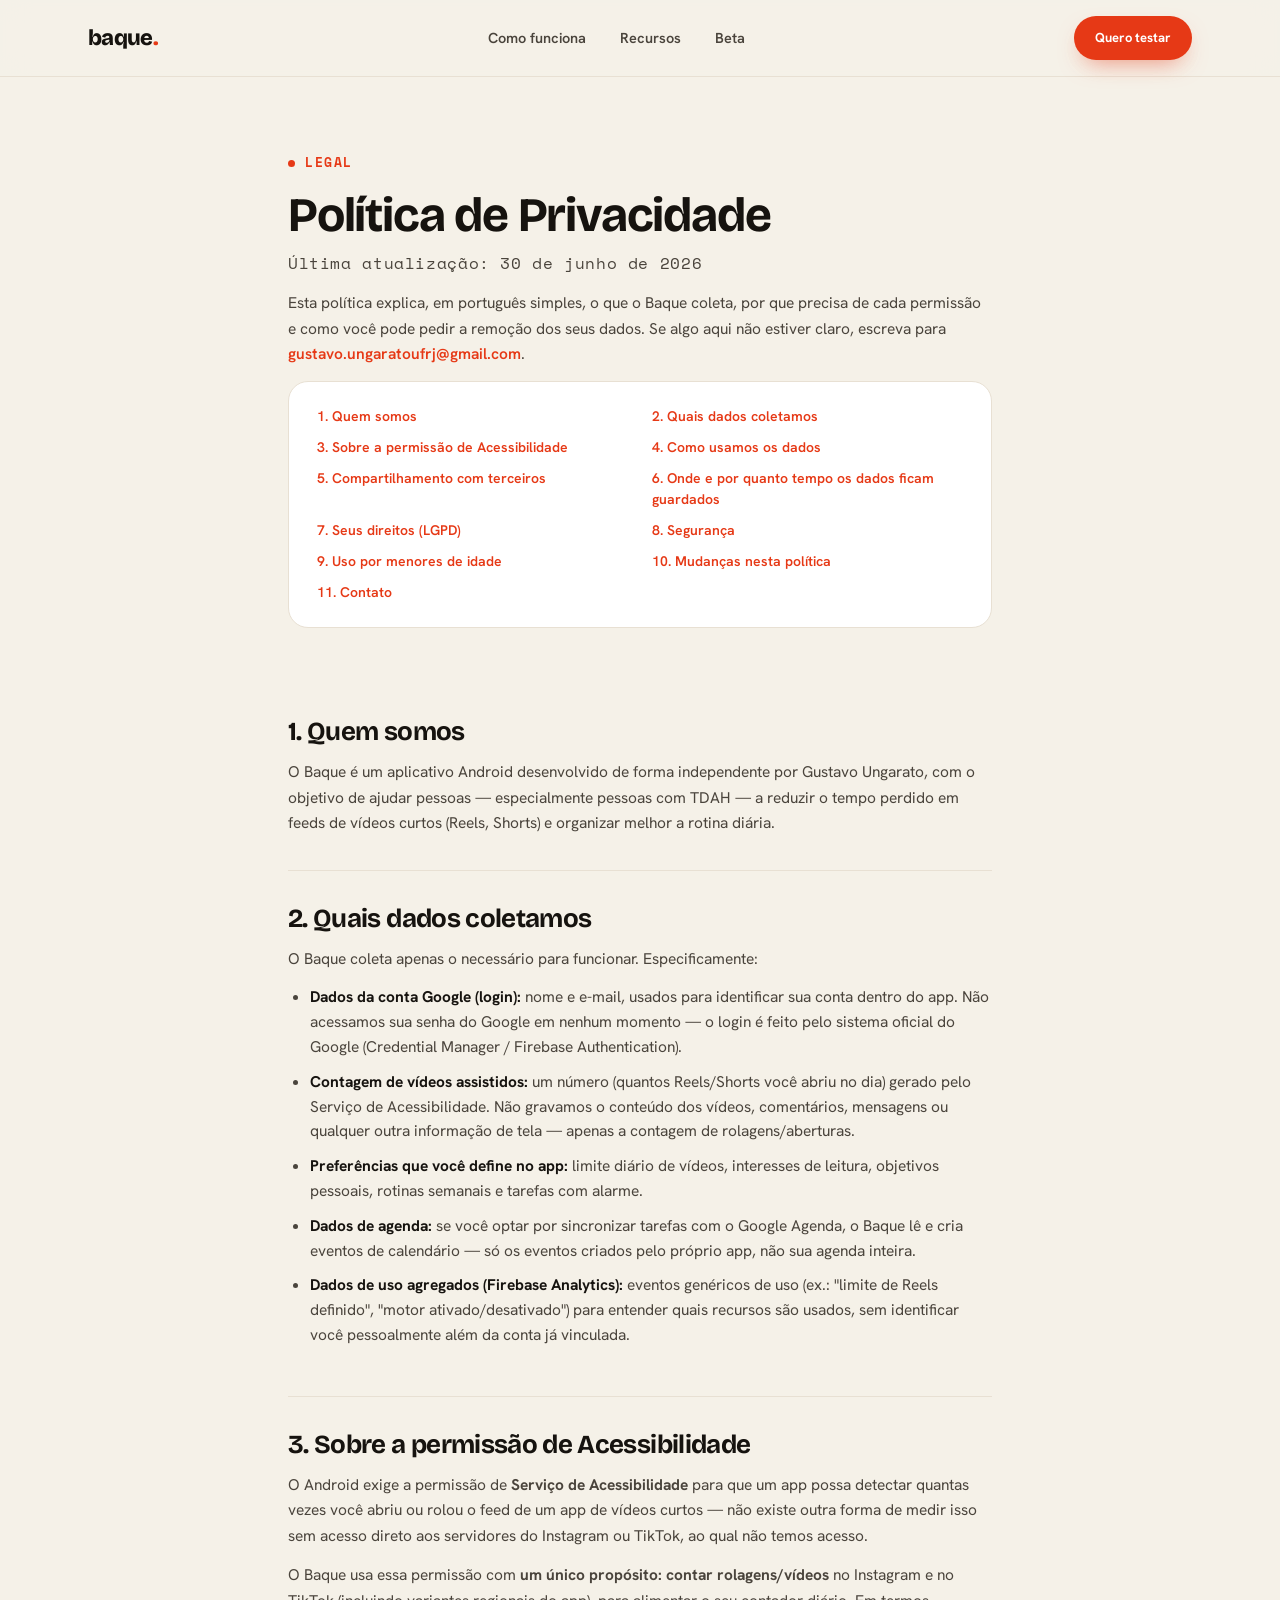
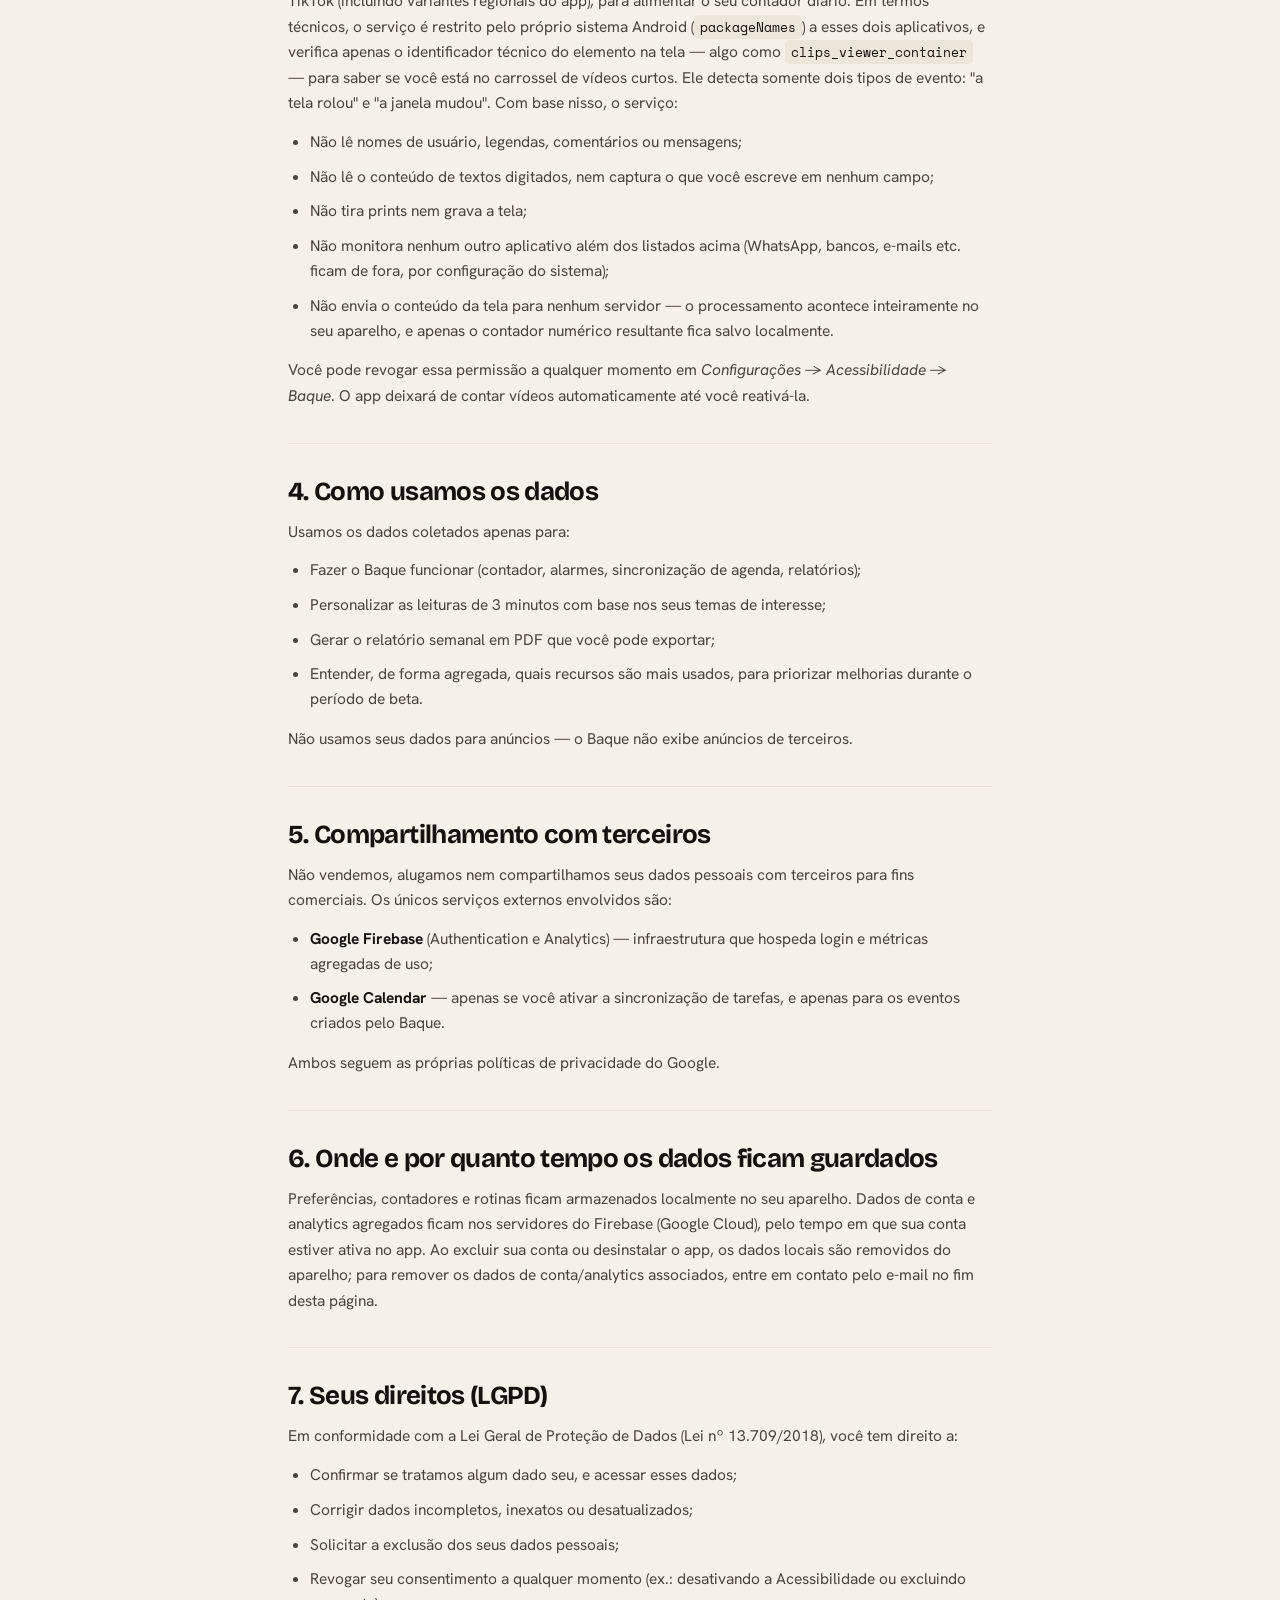
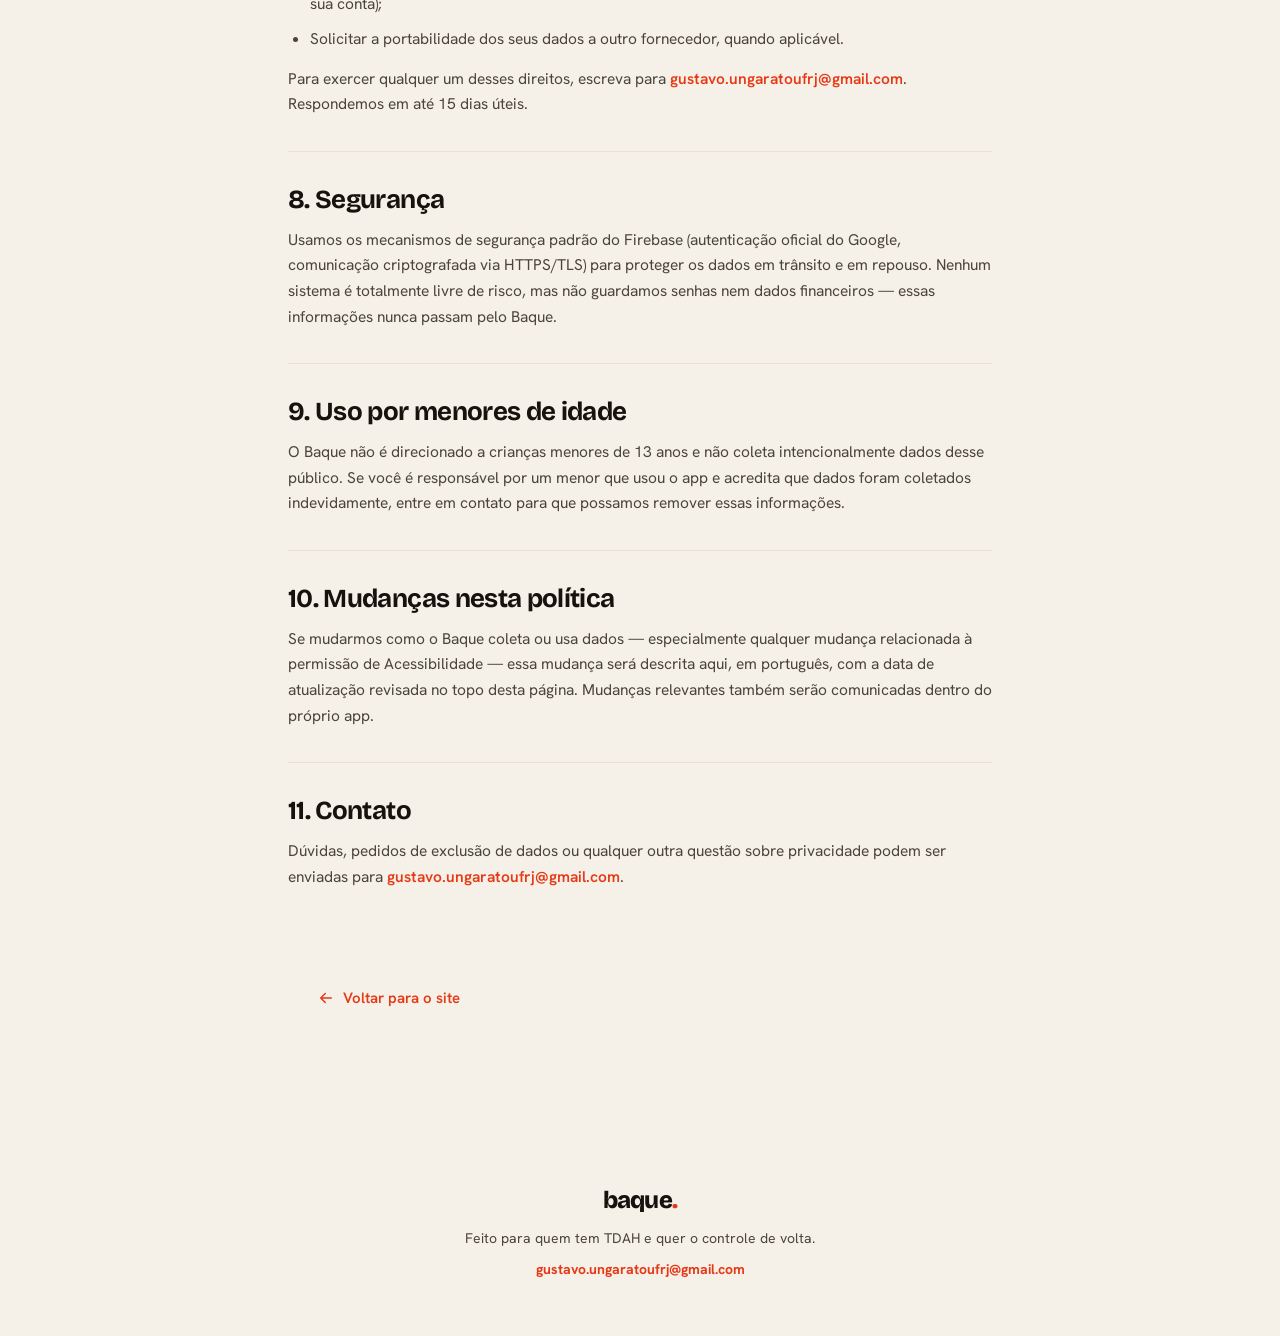
==== commit 3f106601: "Detalha tecnicamente a secao de Acessibilidade na politica de privacidade" ====
--- a/privacidade.html
+++ b/privacidade.html
@@ -109,14 +109,21 @@
       </p>
       <p>
         O Baque usa essa permissão com <b>um único propósito: contar
-        rolagens/vídeos</b> nos apps Instagram, TikTok e CapCut, para
-        alimentar o seu contador diário. O serviço:
-      </p>
-      <ul class="legal-list">
-        <li>Não lê o conteúdo de mensagens, comentários ou textos digitados;</li>
+        rolagens/vídeos</b> no Instagram e no TikTok (incluindo variantes
+        regionais do app), para alimentar o seu contador diário. Em termos
+        técnicos, o serviço é restrito pelo próprio sistema Android
+        (<code>packageNames</code>) a esses dois aplicativos, e verifica apenas
+        o identificador técnico do elemento na tela — algo como
+        <code>clips_viewer_container</code> — para saber se você está no
+        carrossel de vídeos curtos. Ele detecta somente dois tipos de evento:
+        "a tela rolou" e "a janela mudou". Com base nisso, o serviço:
+      </p>
+      <ul class="legal-list">
+        <li>Não lê nomes de usuário, legendas, comentários ou mensagens;</li>
+        <li>Não lê o conteúdo de textos digitados, nem captura o que você escreve em nenhum campo;</li>
         <li>Não tira prints nem grava a tela;</li>
-        <li>Não monitora nenhum outro aplicativo além dos listados acima;</li>
-        <li>Não envia o conteúdo da tela para nenhum servidor — o processamento é local, no seu aparelho.</li>
+        <li>Não monitora nenhum outro aplicativo além dos listados acima (WhatsApp, bancos, e-mails etc. ficam de fora, por configuração do sistema);</li>
+        <li>Não envia o conteúdo da tela para nenhum servidor — o processamento acontece inteiramente no seu aparelho, e apenas o contador numérico resultante fica salvo localmente.</li>
       </ul>
       <p>
         Você pode revogar essa permissão a qualquer momento em
--- a/legal.css
+++ b/legal.css
@@ -30,6 +30,10 @@
 .legal-wrap p { font-size: 15.5px; line-height: 1.65; color: var(--text-secondary); margin-bottom: 14px; }
 .legal-wrap p:last-child { margin-bottom: 0; }
 .legal-wrap a { color: var(--primary); font-weight: 600; }
+.legal-wrap code {
+  font-family: var(--font-mono); font-size: 13px; background: var(--cream-dark);
+  padding: 2px 6px; border-radius: 5px; color: var(--text-primary);
+}
 
 .legal-list { margin: 0 0 14px; padding-left: 22px; display: flex; flex-direction: column; gap: 10px; }
 .legal-list li { font-size: 15.5px; line-height: 1.6; color: var(--text-secondary); }
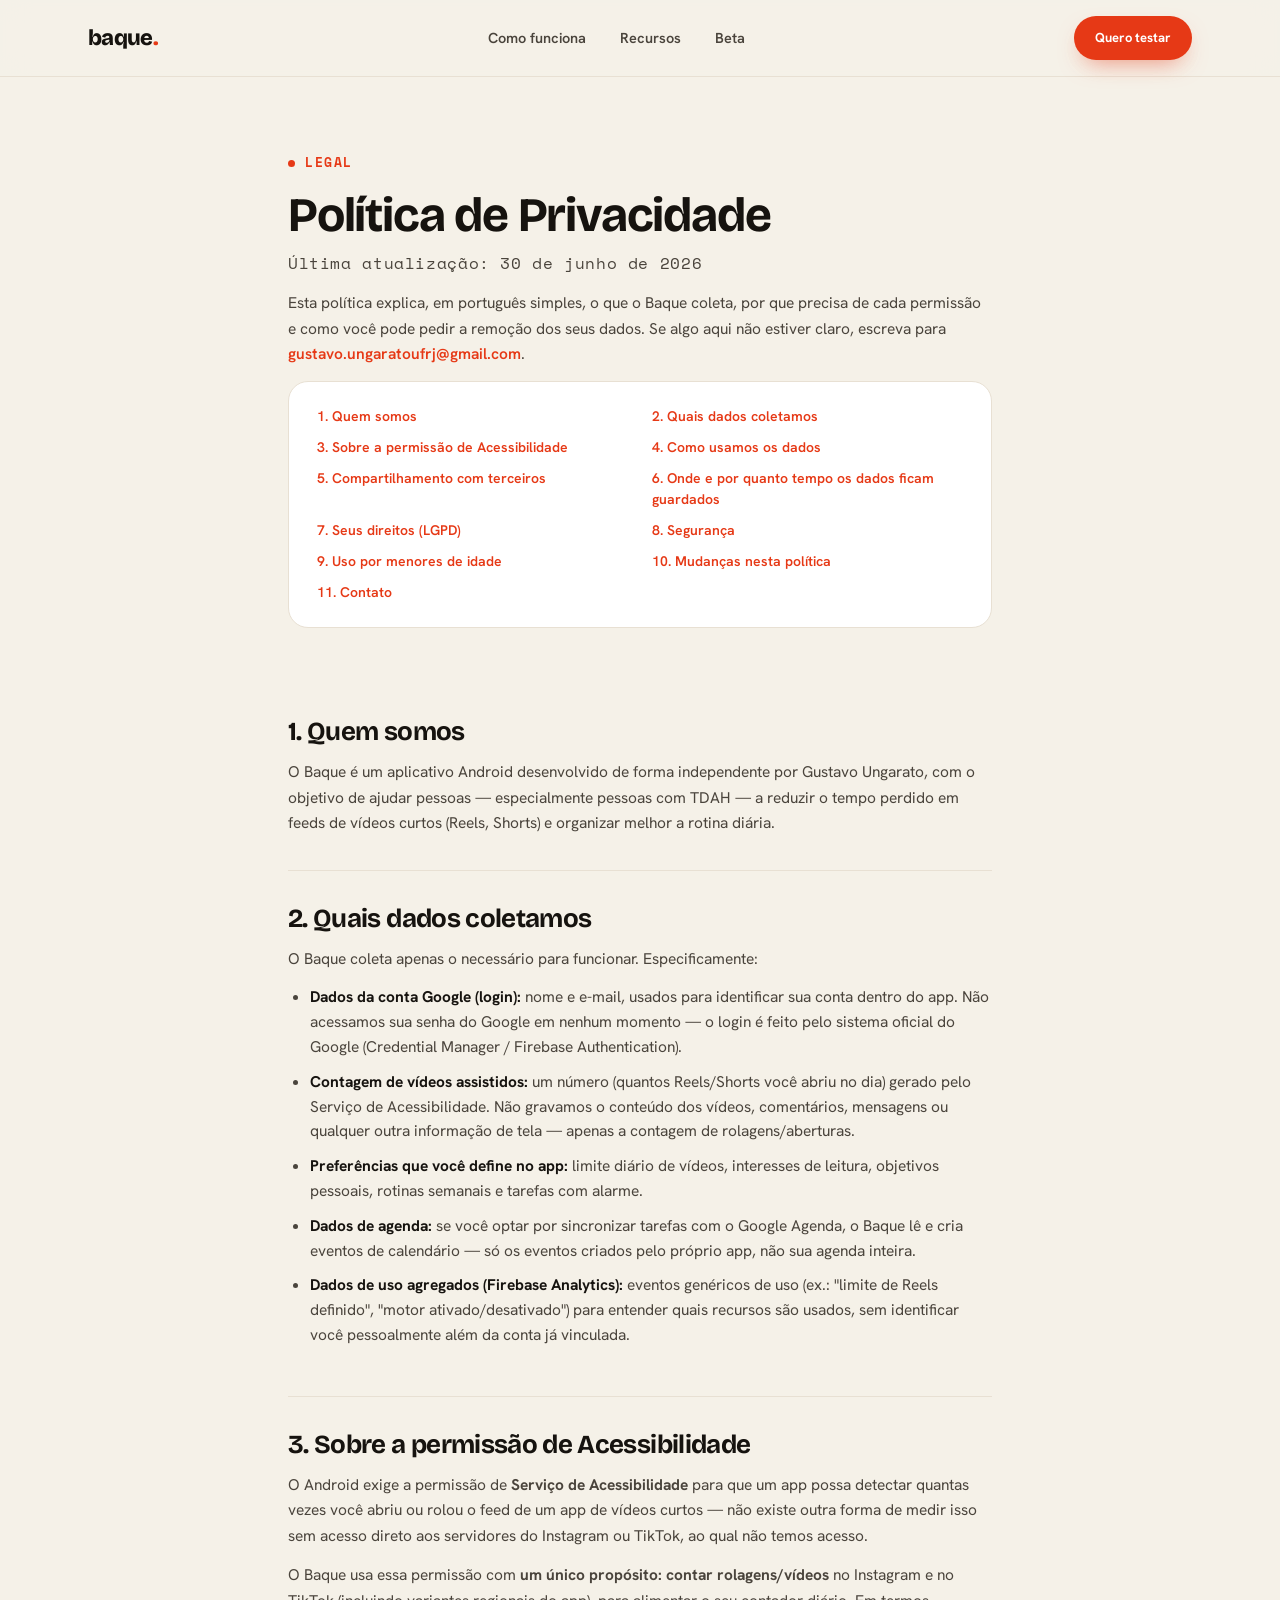
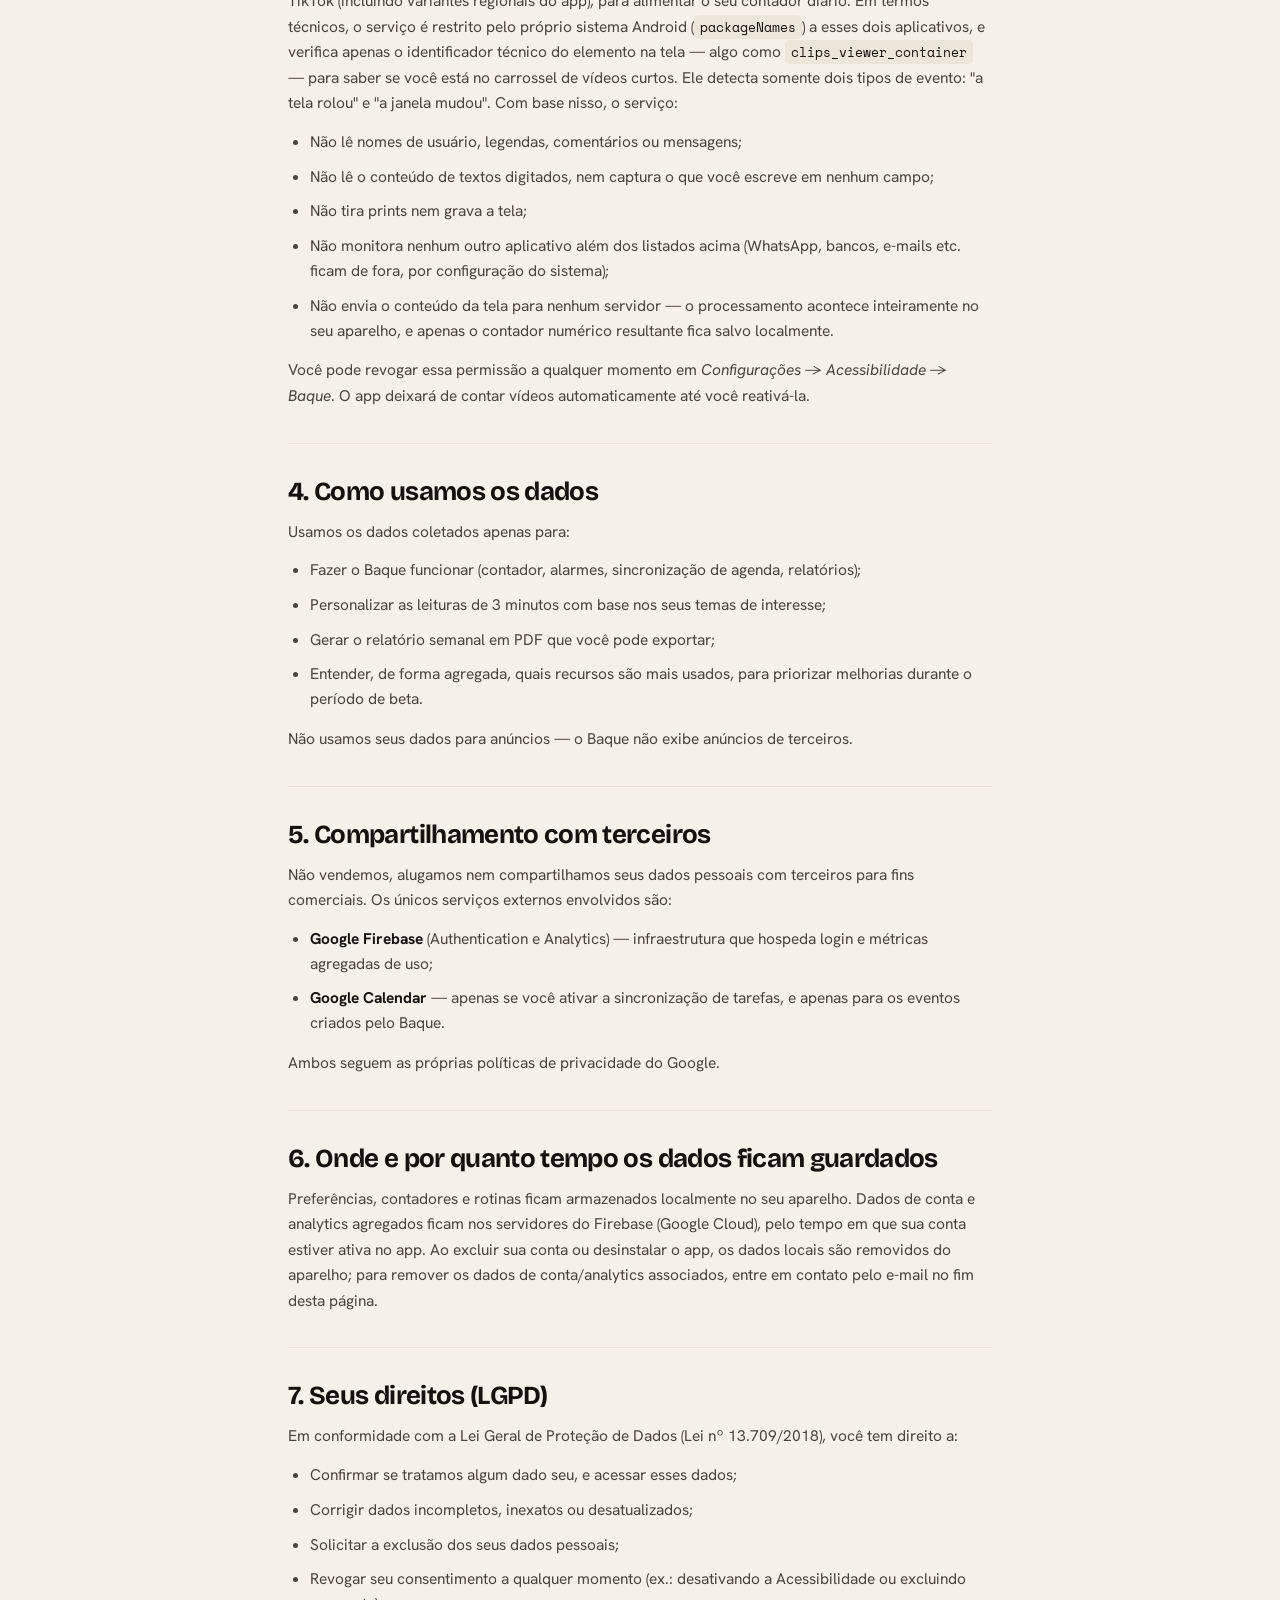
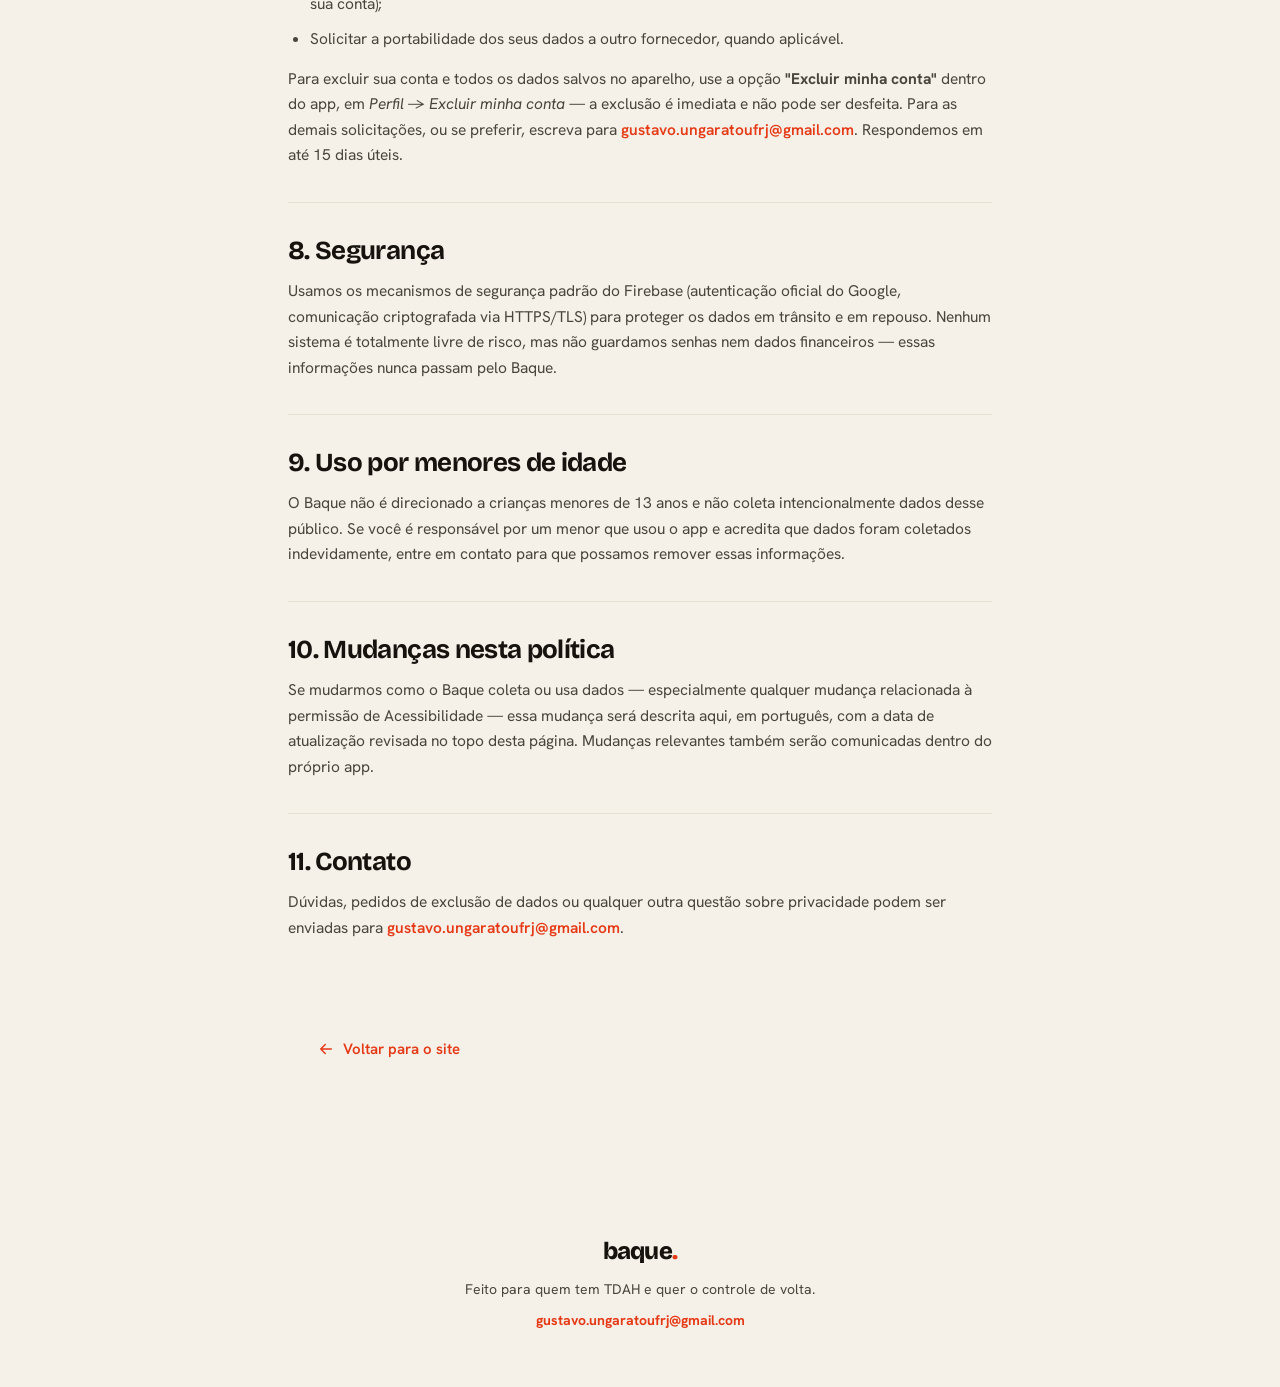
==== commit 60b14011: "Documenta exclusao de conta in-app na politica de privacidade" ====
--- a/privacidade.html
+++ b/privacidade.html
@@ -183,7 +183,11 @@
         <li>Solicitar a portabilidade dos seus dados a outro fornecedor, quando aplicável.</li>
       </ul>
       <p>
-        Para exercer qualquer um desses direitos, escreva para
+        Para excluir sua conta e todos os dados salvos no aparelho, use a
+        opção <b>"Excluir minha conta"</b> dentro do app, em
+        <i>Perfil → Excluir minha conta</i> — a exclusão é imediata e não
+        pode ser desfeita. Para as demais solicitações, ou se preferir,
+        escreva para
         <a href="mailto:gustavo.ungaratoufrj@gmail.com">gustavo.ungaratoufrj@gmail.com</a>.
         Respondemos em até 15 dias úteis.
       </p>
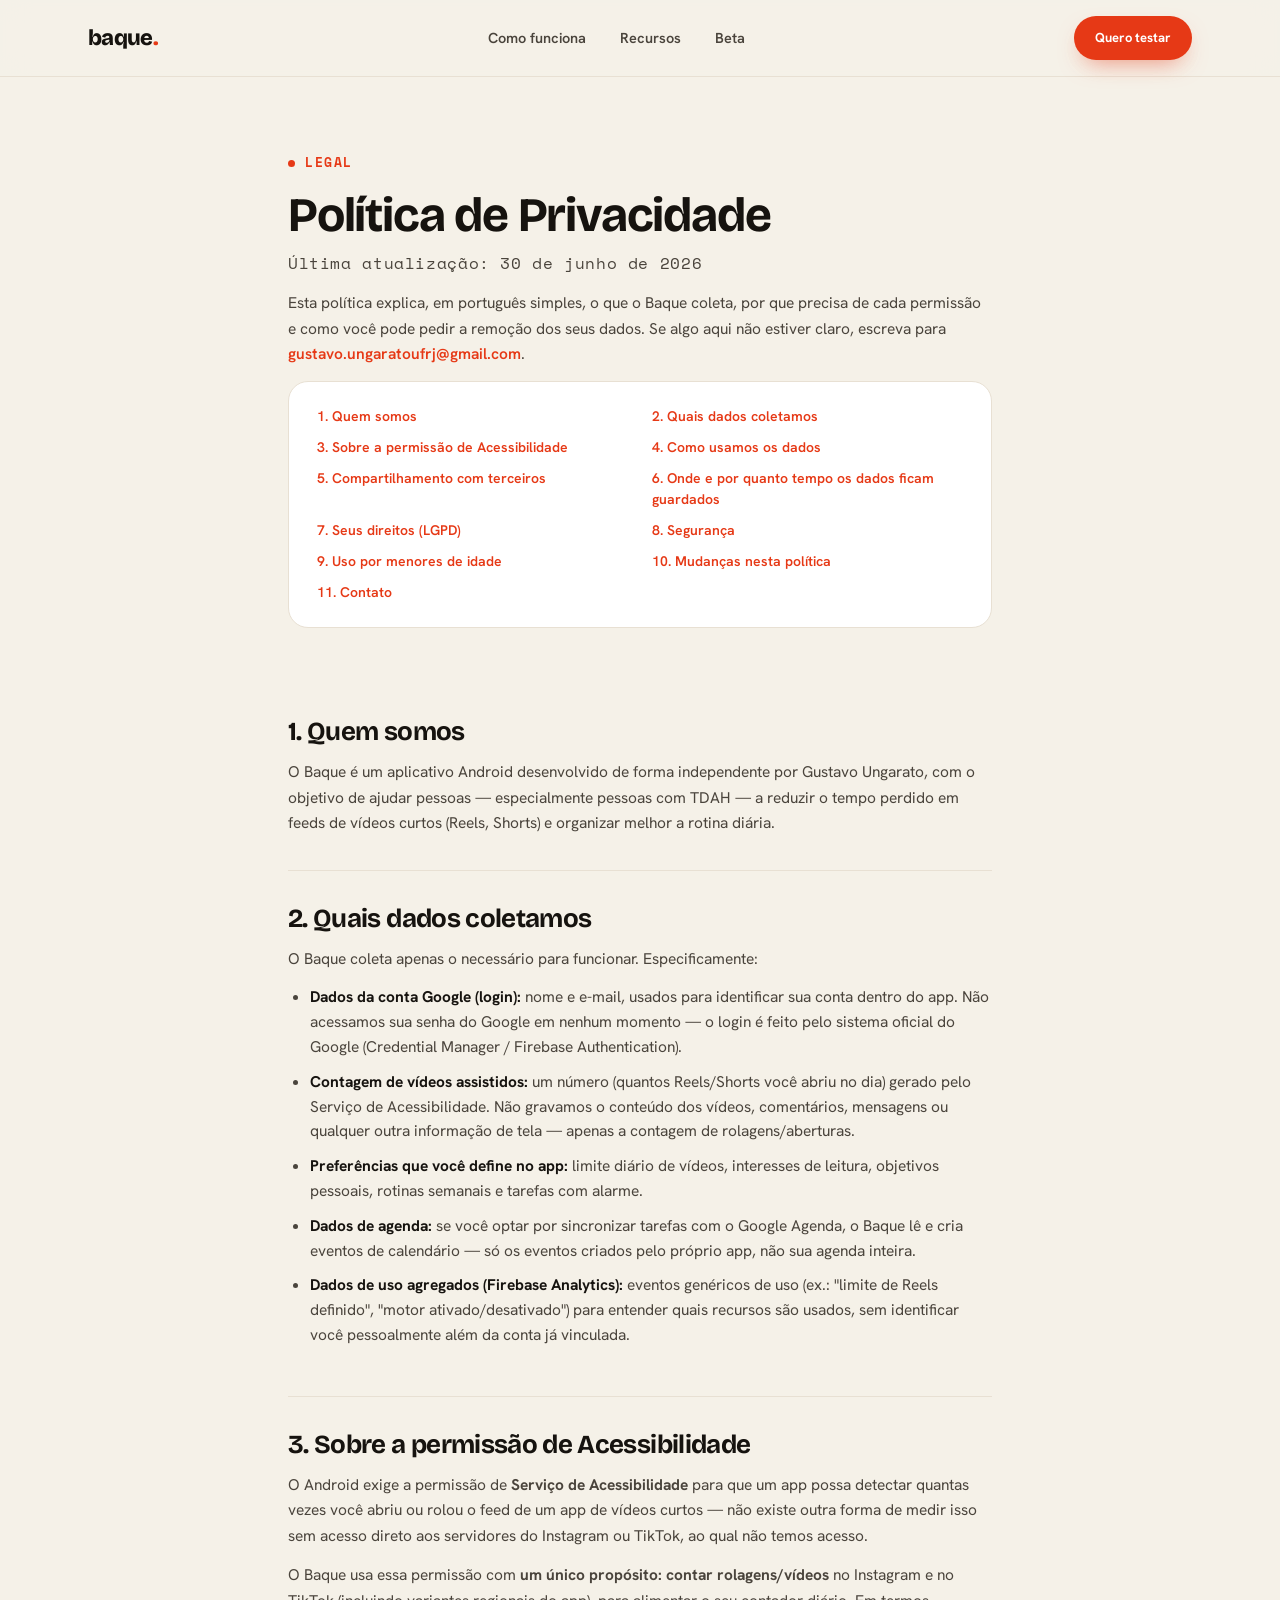
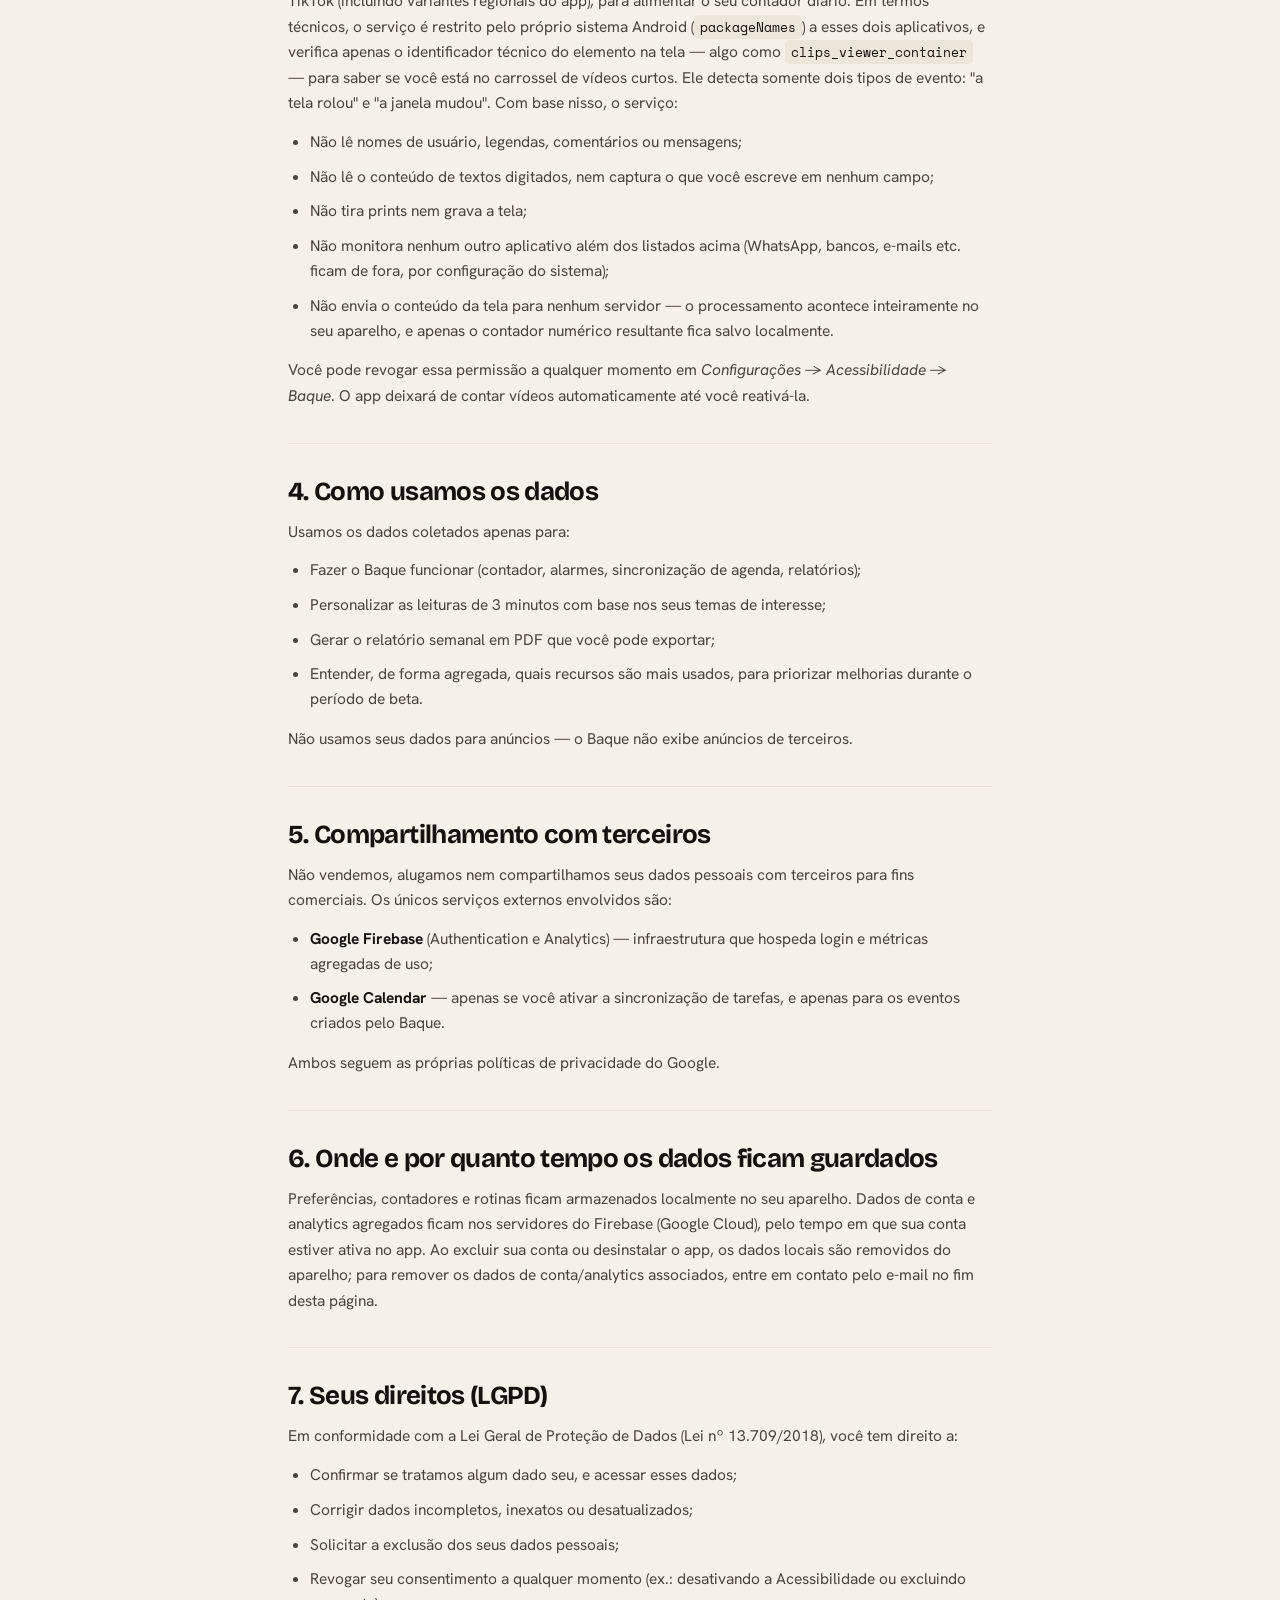
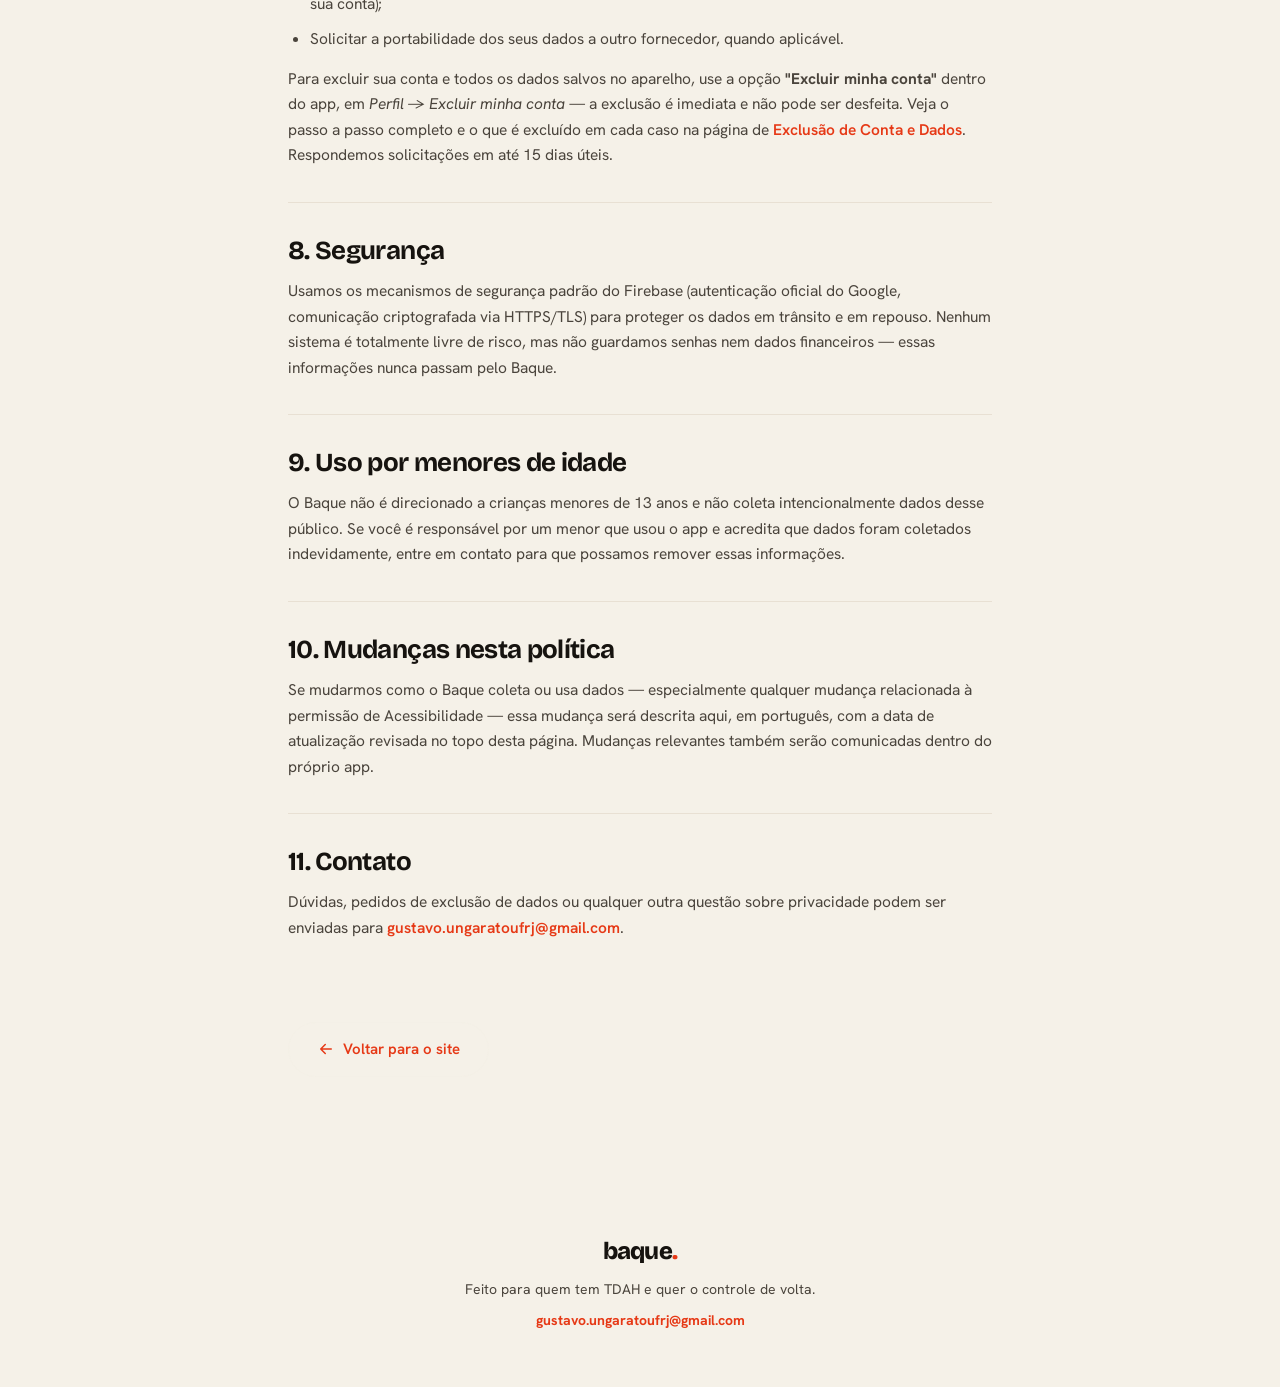
==== commit 28cf61b6: "Adiciona pagina dedicada de exclusao de conta e dados (exigencia do Play Console)" ====
--- a/privacidade.html
+++ b/privacidade.html
@@ -186,10 +186,10 @@
         Para excluir sua conta e todos os dados salvos no aparelho, use a
         opção <b>"Excluir minha conta"</b> dentro do app, em
         <i>Perfil → Excluir minha conta</i> — a exclusão é imediata e não
-        pode ser desfeita. Para as demais solicitações, ou se preferir,
-        escreva para
-        <a href="mailto:gustavo.ungaratoufrj@gmail.com">gustavo.ungaratoufrj@gmail.com</a>.
-        Respondemos em até 15 dias úteis.
+        pode ser desfeita. Veja o passo a passo completo e o que é excluído
+        em cada caso na página de
+        <a href="excluir-conta.html">Exclusão de Conta e Dados</a>.
+        Respondemos solicitações em até 15 dias úteis.
       </p>
     </section>
 
